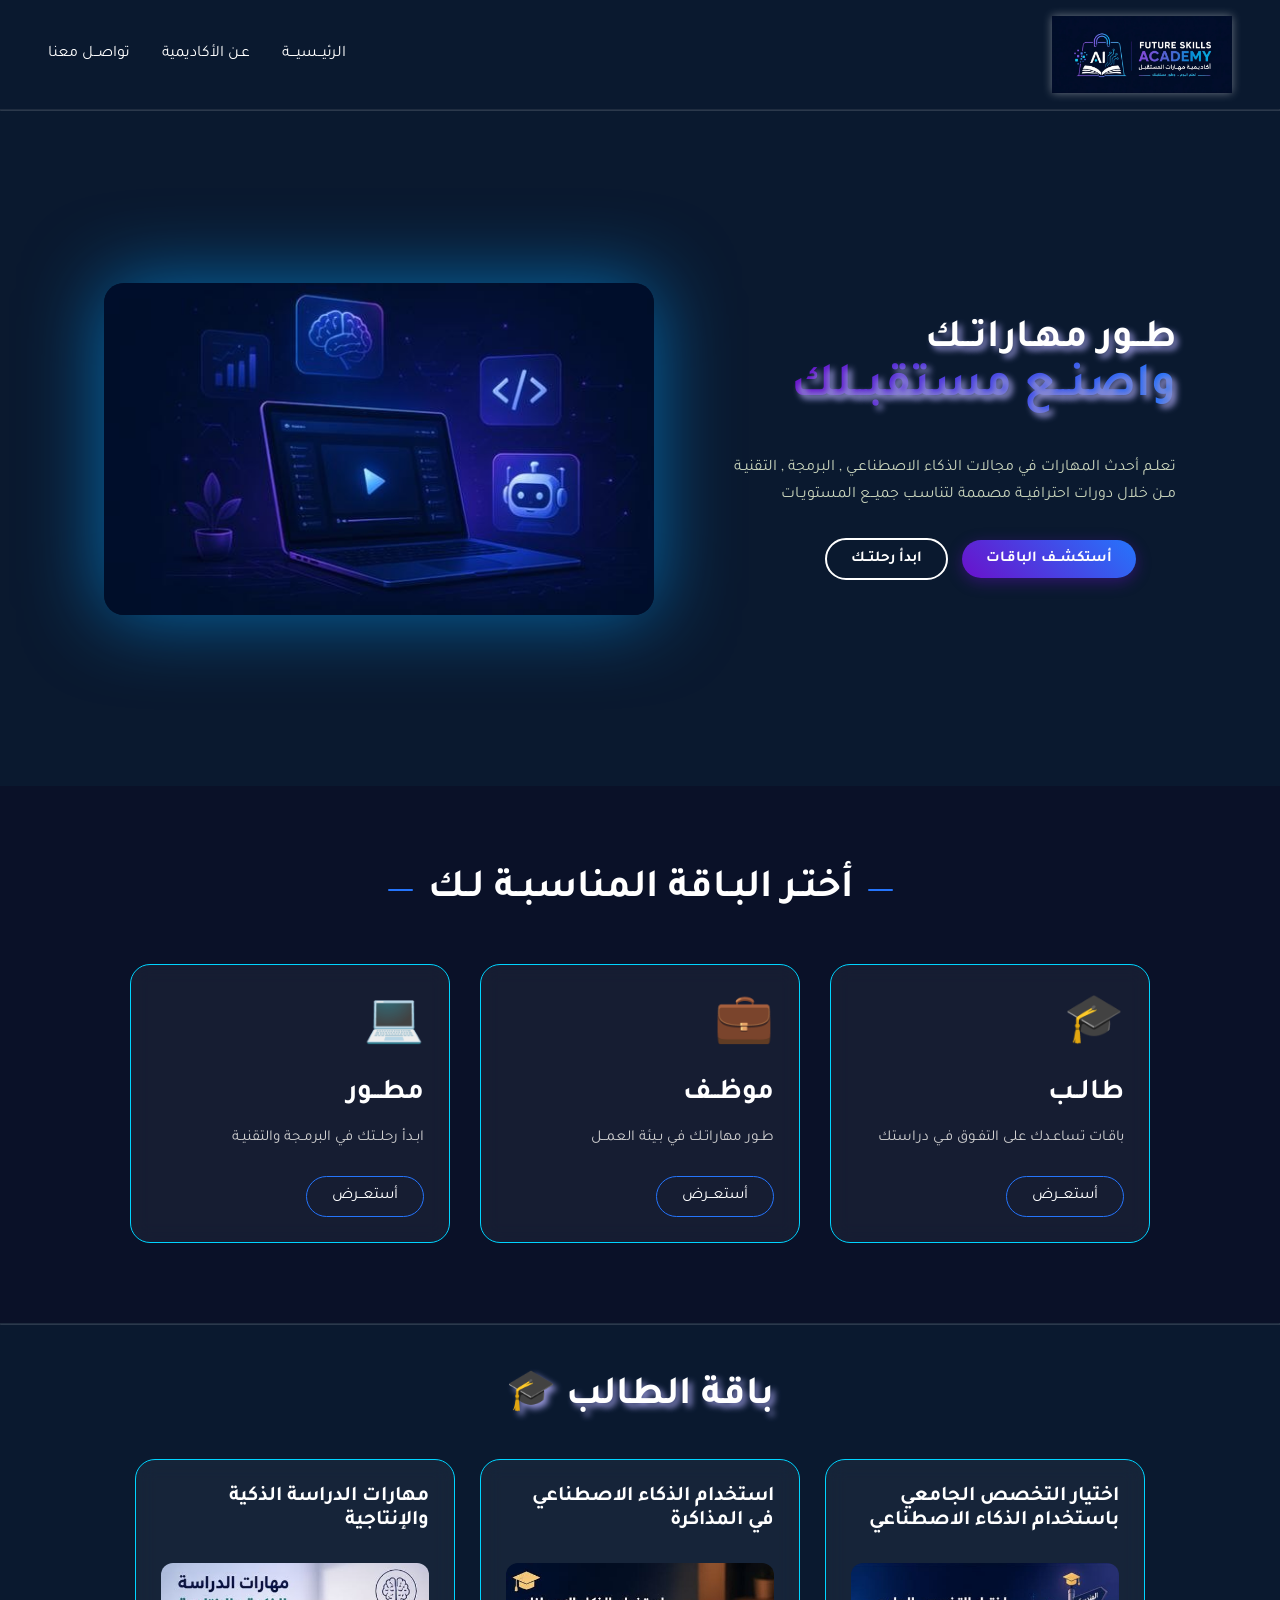
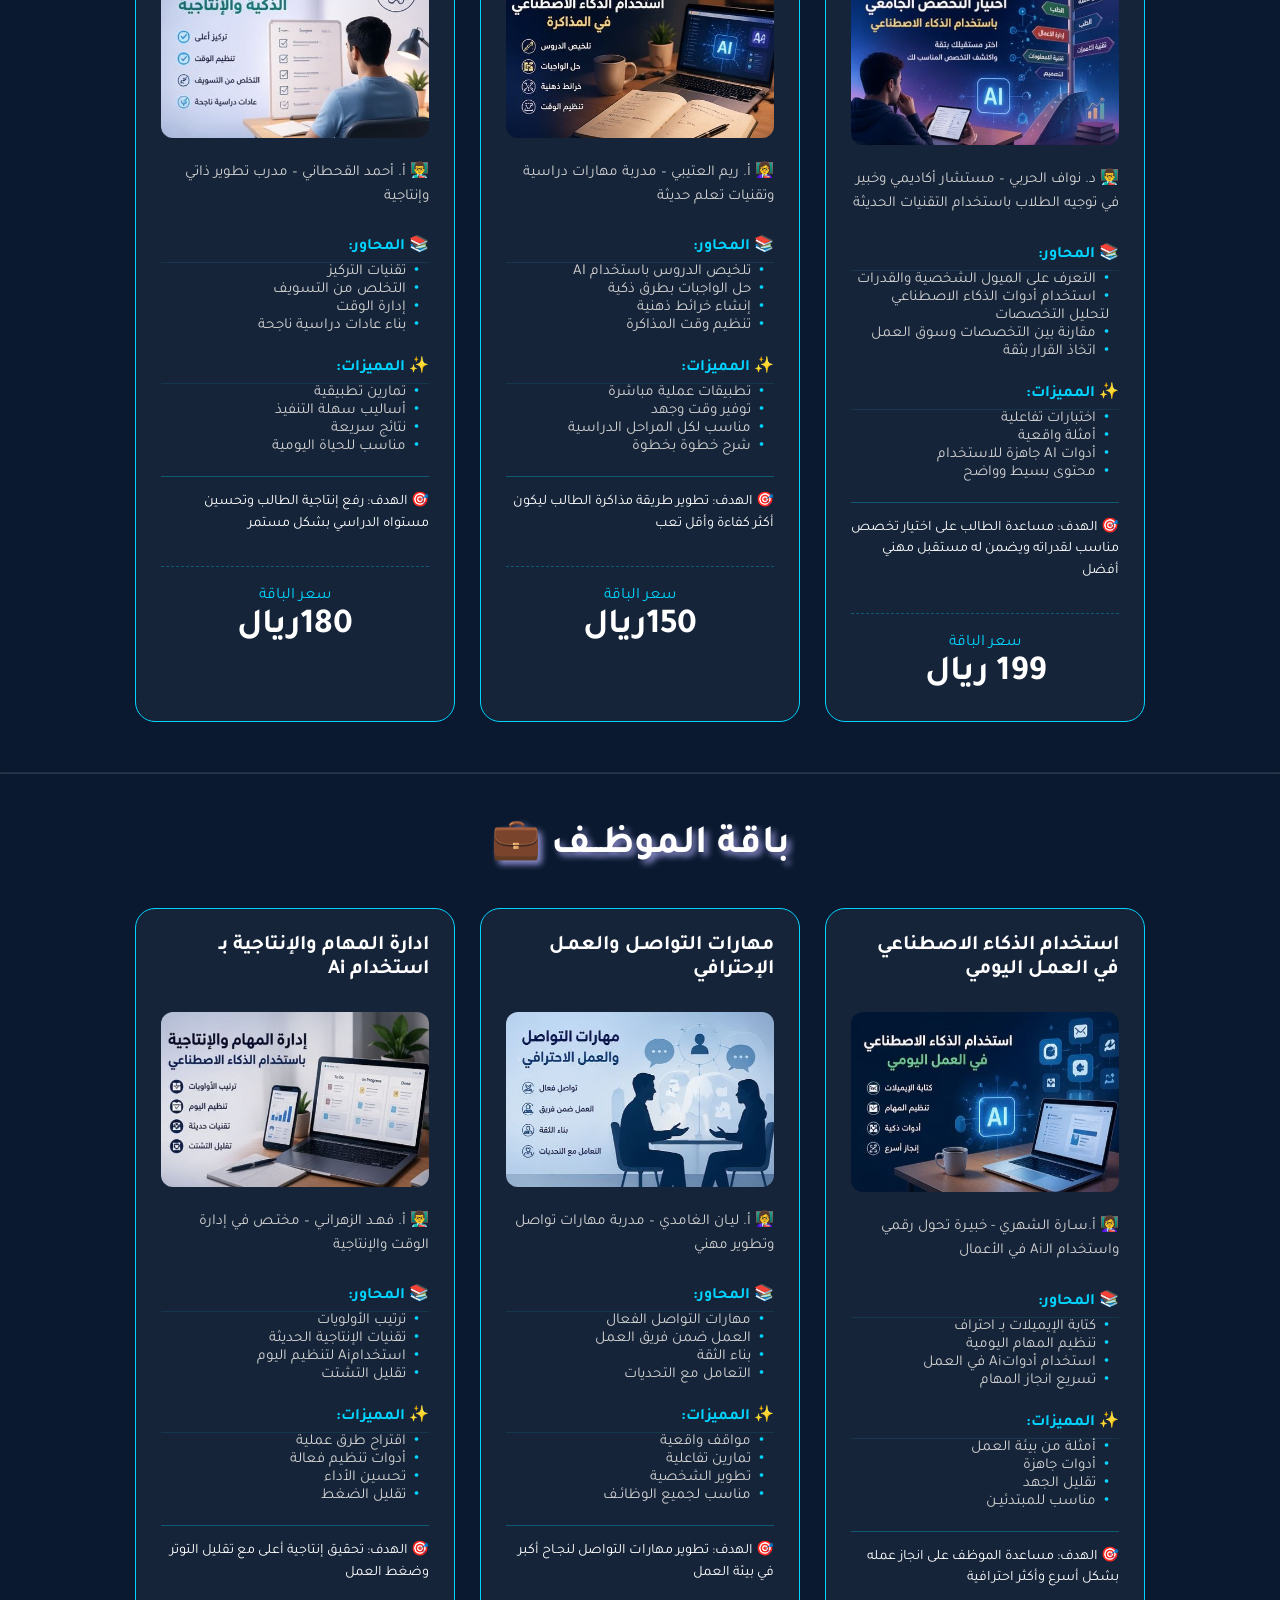
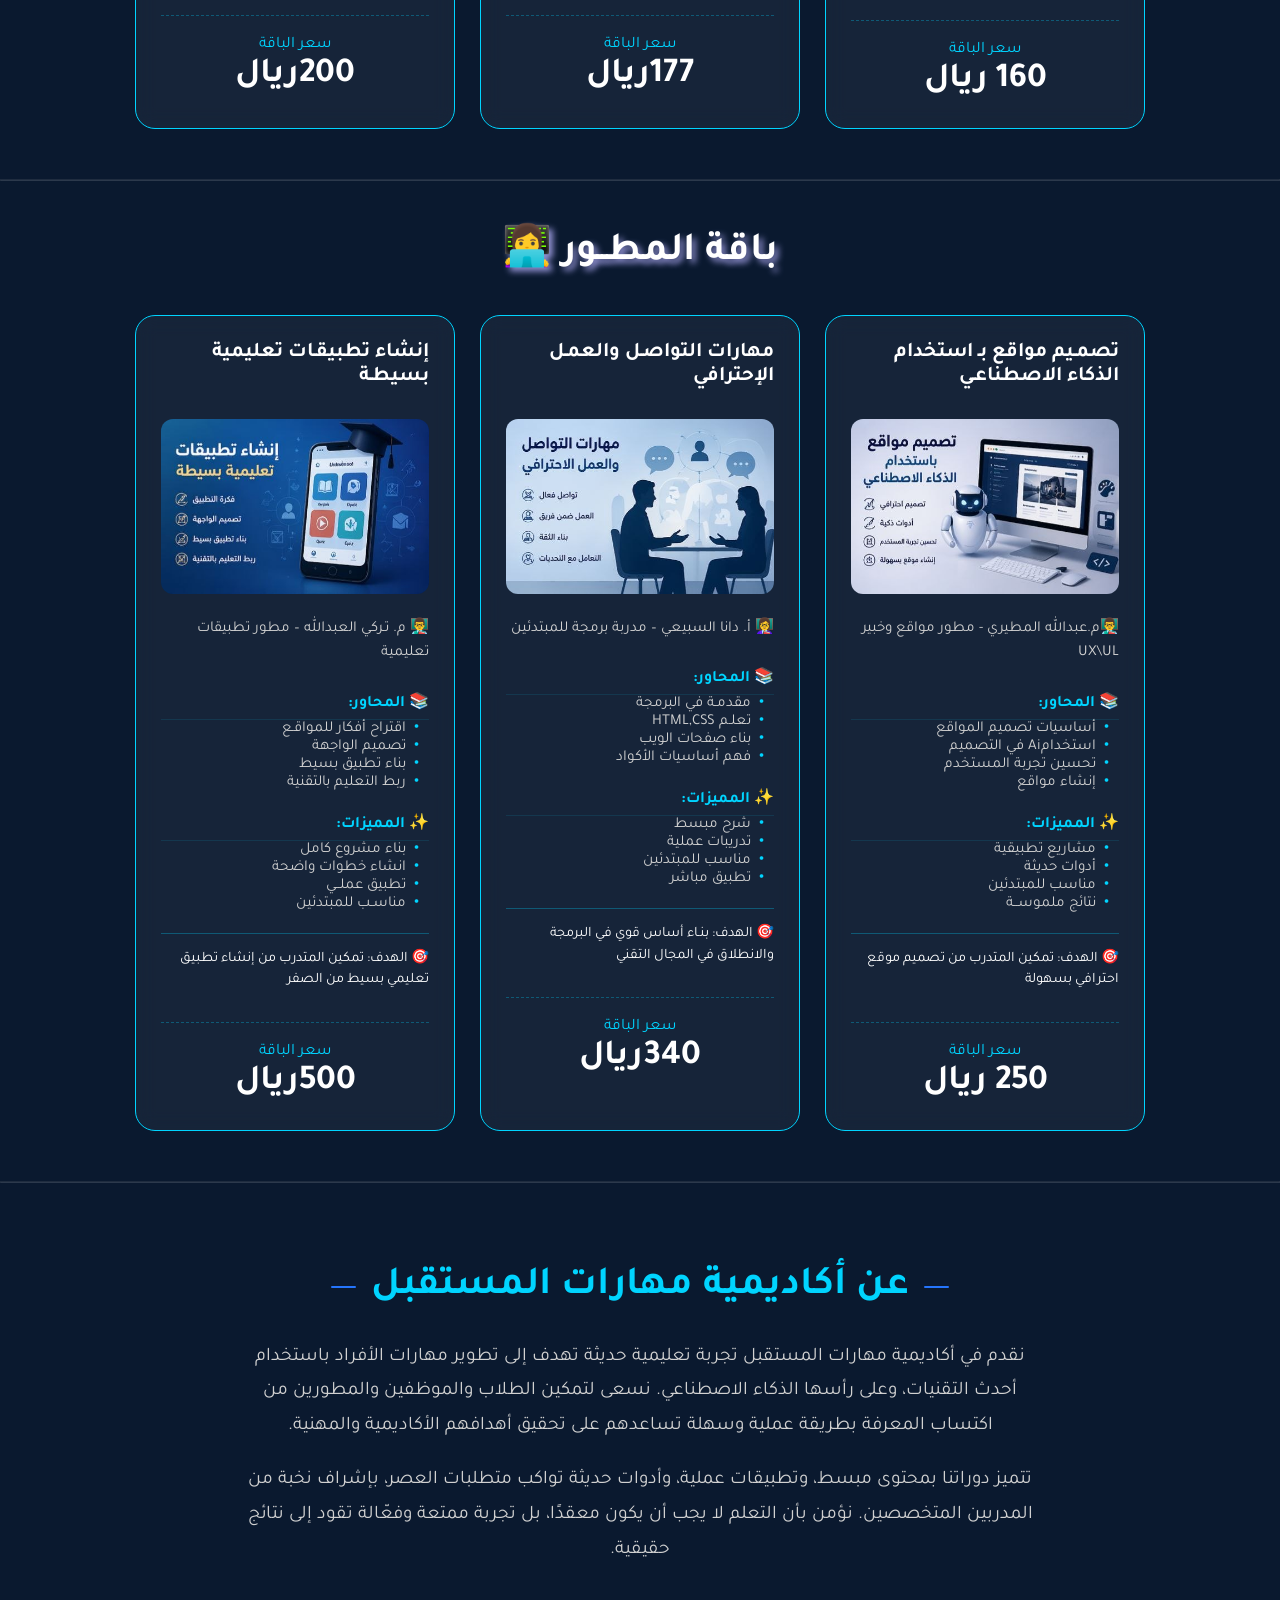
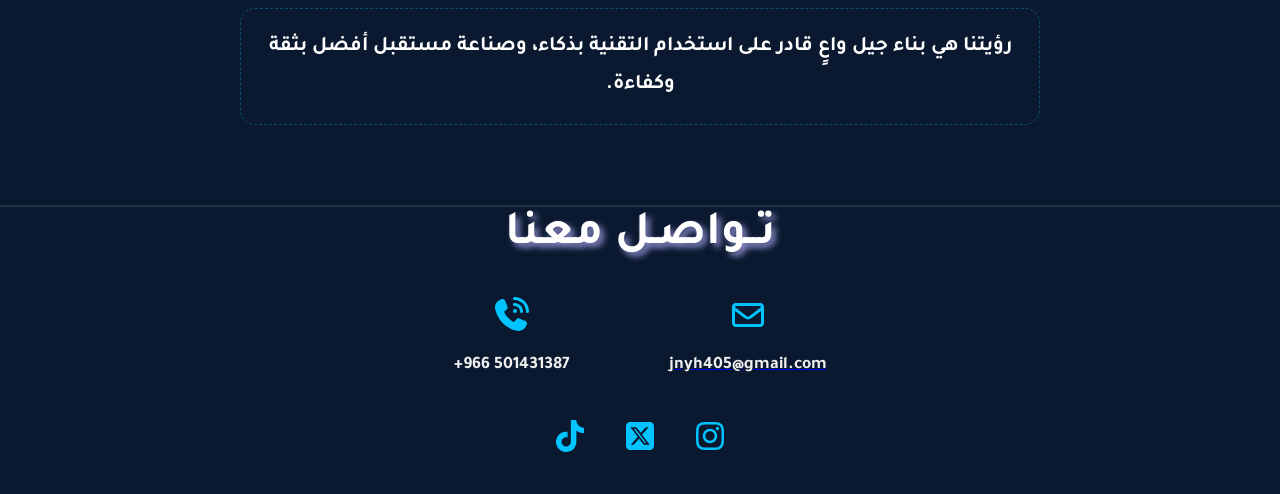
==== index.html @ 74649389 "creare new future-skills-academy" ====
<!DOCTYPE html>
<html lang="ar" dir="rtl">

<head>
   <meta charset="UTF-8">
   <meta name="viewport" content="width=device-width, initial-scale=1.0">
   <title>Future Skills Academy | أكادمية مهارات المستقبل</title>
   <link rel="icon" href="img/llogo.png">
   <link rel="stylesheet" href="style.css">
</head>

<body>

   <header>
      <img src="img/logo.jpg" alt="logo" width="200">
      <nav class="navigation">
         <ul>

            <li><a href="#Home">الرئيــسيـــة </a></li>
            <li><a href="#About-academy">عـن الأكاديمية</a></li>
            <li><a href="#Contact">تواصــل معنا </a></li>

         </ul>
      </nav>
   </header>
   <hr>
   <section class="hero" id="Home">
      <div class="herosup">
         <h1 class="main-title"> طــور مهـاراتــك
            <br> <span class="highlight">واصنــع مستقبــلك</span>
         </h1>
     

      <p class="description">تعلـم أحدث المهارات في مجالات الذكاء الاصطناعـي , البرمجة , التقنيـة
         مــن خلال دورات احترافيــة مصممة لتناسـب جميــع المستويـات
      </p>

      <div class="hero-btns">
         <a href="#packages-section" class="btn-primary">أستكشــف الباقـات</a>
         <a href="login.html" class="btn-secondary">ابدأ رحلتــك</a>

      </div>
        </div>
      <img src="img/slogan.jpg" alt="img" class="heroimg">
   </section>

   <section class="packages" id="packages-section">
      <h2 class="section-title">أختـر البـاقة المناسبـة لـك</h2>

      <div class="cards-container">
         <div class="card">
            <div class="card-icon">🎓</div>
            <h3>طالــب</h3>
            <p>باقـات تساعـدك على التفـوق فـي دراستك</p>
            <a href="#student-packages" class="btn-card">أستعــرض</a>
         </div>
               
         <div class="card">
            <div class="card-icon">💼</div>
            <h3>موظــف</h3>
            <p>طـور مهاراتـك في بـيئة العمــل</p>
            <a href="#employee-card" class="btn-card">أستعــرض</a>
         </div>

         <div class="card">
            <div class="card-icon">💻</div>
            <h3>مطـــور</h3>
            <p>ابـدأ رحلــتك في البرمـجة والتقنيـة</p>
            <a href="#developer-card" class="btn-card">أستعــرض</a>
         </div>
      </div>
   </section>
    <hr>
   <section class="student-packages" id="student-packages">

      <h1 class="main-title"> باقة الطالب 🎓</h1>

      <div class="packages-container">

         <div class="card">
            <h2>اختيار التخصص الجامعي باستخدام الذكاء الاصطناعي</h2>
            <img src="img/22.jpg" alt="">
            <p class="trainer">👨‍🏫 د. نواف الحربي – مستشار أكاديمي وخبير في توجيه الطلاب باستخدام التقنيات الحديثة</p>

            <h4>📚 المحاور:</h4>
            <ul>
               <li>التعرف على الميول الشخصية والقدرات</li>
               <li>استخدام أدوات الذكاء الاصطناعي لتحليل التخصصات</li>
               <li>مقارنة بين التخصصات وسوق العمل</li>
               <li>اتخاذ القرار بثقة</li>
            </ul>

            <h4>✨ المميزات:</h4>
            <ul>
               <li>اختبارات تفاعلية</li>
               <li>أمثلة واقعية</li>
               <li>أدوات AI جاهزة للاستخدام</li>
               <li>محتوى بسيط وواضح</li>
            </ul>

            <p class="goal">🎯 الهدف: مساعدة الطالب على اختيار تخصص مناسب لقدراته ويضمن له مستقبل مهني أفضل</p>
            <div class="price-box">
               <span class="price-label">سعر الباقة</span>
               <span class="price-value">199 ريال</span>
            </div>
         </div>
      


         <di class="card">
            <h2>استخدام الذكاء الاصطناعي في المذاكرة</h2>
            <img src="img/2.jpg" alt="">
            <p class="trainer">👩‍🏫 أ. ريم العتيبي – مدربة مهارات دراسية وتقنيات تعلم حديثة</p>

            <h4>📚 المحاور:</h4>
            <ul>
               <li>تلخيص الدروس باستخدام AI</li>
               <li>حل الواجبات بطرق ذكية</li>
               <li>إنشاء خرائط ذهنية</li>
               <li>تنظيم وقت المذاكرة</li>
            </ul>

            <h4>✨ المميزات:</h4>
            <ul>
               <li>تطبيقات عملية مباشرة</li>
               <li>توفير وقت وجهد</li>
               <li>مناسب لكل المراحل الدراسية</li>
               <li>شرح خطوة بخطوة</li>
            </ul>

            <p class="goal">🎯 الهدف: تطوير طريقة مذاكرة الطالب ليكون أكثر كفاءة وأقل تعب</p>
            <div class="price-box">
               <span class="price-label">سعر الباقة</span>
               <span class="price-value">150ريال</span>
            </div>
         </di>


         <div class="card">
            <h2>مهارات الدراسة الذكية والإنتاجية</h2>
            <img src="img/222.jpg" alt="">
            <p class="trainer">👨‍🏫 أ. أحمد القحطاني – مدرب تطوير ذاتي وإنتاجية</p>

            <h4>📚 المحاور:</h4>
            <ul>
               <li>تقنيات التركيز</li>
               <li>التخلص من التسويف</li>
               <li>إدارة الوقت</li>
               <li>بناء عادات دراسية ناجحة</li>
            </ul>

            <h4>✨ المميزات:</h4>
            <ul>
               <li>تمارين تطبيقية</li>
               <li>أساليب سهلة التنفيذ</li>
               <li>نتائج سريعة</li>
               <li>مناسب للحياة اليومية</li>
            </ul>

            <p class="goal">🎯 الهدف: رفع إنتاجية الطالب وتحسين مستواه الدراسي بشكل مستمر</p>
            <div class="price-box">
               <span class="price-label">سعر الباقة</span>
               <span class="price-value">180ريال</span>
            </div>
         </div>

      </div>

   </section>
 <hr>

   <section class="student-packages" id="student-packages">
      <h1 class="main-title">باقة الموظــف 💼</h1>

      <div class="packages-container">

         <div class="card" id="employee-card">
            <h2>استخدام الذكاء الاصطناعي في العمـل اليومي</h2>
            <img src="img/1.jpg">
            <p class="trainer">👩‍🏫 أ.سـارة الشهري - خبيـرة تحول رقمي واستخدام الـAi في الأعمال</p>

            <h4>📚 المحاور:</h4>
            <ul>
               <li>كتابة الإيميلات بـ احتراف</li>
               <li>تنظيم المهام اليومية</li>
               <li>استخدام أدواتAi في العمل</li>
               <li>تسريع انجاز المهام</li>
            </ul>

            <h4>✨ المميزات:</h4>
            <ul>
               <li>أمثلة من بيئة العمل</li>
               <li>أدوات جاهزة</li>
               <li>تقليل الجهد</li>
               <li>مناسب للمبتدئيـن</li>
            </ul>

            <p class="goal">🎯 الهدف: مساعدة الموظف على انجاز عمله بشكل أسرع وأكثر احترافية</p>
            <div class="price-box">
               <span class="price-label">سعر الباقة</span>
               <span class="price-value">160 ريال</span>
            </div>
         </div>


         <div class="card">
            <h2>مهارات التواصـل والعمـل الإحترافي</h2>
            <img src="img/111.jpg">
            <p class="trainer">👩‍🏫 أ. ليـان الغامدي – مدربة مهارات تواصل وتطوير مهني</p>

            <h4>📚 المحاور:</h4>
            <ul>
               <li>مهارات التواصل الفعال</li>
               <li>العمل ضمن فريق العمل</li>
               <li>بناء الثقة</li>
               <li>التعامل مع التحديات</li>
            </ul>

            <h4>✨ المميزات:</h4>
            <ul>
               <li>مواقف واقعية</li>
               <li>تمارين تفاعلية</li>
               <li>تطوير الشخصية</li>
               <li>مناسب لجميع الوظائـف</li>
            </ul>

            <p class="goal">🎯 الهدف: تطوير مهارات التواصل لنجـاح أكبر في بيئة العمل</p>
            <div class="price-box">
               <span class="price-label">سعر الباقة</span>
               <span class="price-value">177ريال</span>
            </div>
         </div>


         <div class="card">
            <h2>ادارة المهام والإنتاجية بـ استخدام Ai</h2>
            <img src="img/11.jpg">
            <p class="trainer">👨‍🏫 أ. فهـد الزهرانـي – مختـص في إدارة الوقت والإنتاجية</p>

            <h4>📚 المحاور:</h4>
            <ul>
               <li>ترتيب الأولويات</li>
               <li>تقنيات الإنتاجية الحديثة</li>
               <li>استخدامAi لتنظيم اليوم</li>
               <li>تقليل التشتت</li>
            </ul>

            <h4>✨ المميزات:</h4>
            <ul>
               <li>اقتراح طرق عملية</li>
               <li>أدوات تنظيم فعالة</li>
               <li>تحسين الأداء</li>
               <li>تقليل الضغط</li>
            </ul>

            <p class="goal">🎯 الهدف: تحقيق إنتاجية أعلى مع تقليل التوتر وضغط العمل</p>
            <div class="price-box">
               <span class="price-label">سعر الباقة</span>
               <span class="price-value">200ريال</span>
            </div>
         </div>

      </div>

   </section>
<hr>

   <section class="student-packages" id="student-packages">
      <h1 class="main-title">باقة المطــور 👩‍💻</h1>

      <div class="packages-container">

         <div class="card" id="developer-card">
            <h2>تصمـيم مواقع بـ استخدام الذكاء الاصطناعـي</h2>
            <img src="img/333.jpg">
            <p class="trainer"> 👨‍🏫م.عبدالله المطيري - مطور مواقع وخبير UX\UL</p>

            <h4>📚 المحاور:</h4>
            <ul>
               <li>أساسيات تصميم المواقع</li>
               <li>استخدامAi في التصميم</li>
               <li>تحسين تجربة المستخدم</li>
               <li>إنشاء مواقع</li>
            </ul>

            <h4>✨ المميزات:</h4>
            <ul>
               <li>مشاريع تطبيقية</li>
               <li>أدوات حديثة</li>
               <li>مناسب للمبتدئين</li>
               <li>نتائج ملموســة</li>
            </ul>

            <p class="goal">🎯 الهدف: تمكين المتدرب من تصميم موقع احترافي بسهولة</p>
            <div class="price-box">
               <span class="price-label">سعر الباقة</span>
               <span class="price-value">250 ريال</span>
            </div>
         </div>


         <div class="card">
            <h2>مهارات التواصـل والعمـل الإحترافي</h2>
            <img src="img/111.jpg">
            <p class="trainer">👩‍🏫 أ. دانا السبيعي – مدربة برمجة للمبتدئين</p>

            <h4>📚 المحاور:</h4>
            <ul>
               <li>مقدمـة في البرمجة</li>
               <li>تعلـم HTML,CSS</li>
               <li>بناء صفحات الويب</li>
               <li>فهم أساسيات الأكواد</li>
            </ul>

            <h4>✨ المميزات:</h4>
            <ul>
               <li>شرح مبسط</li>
               <li>تدريبات عملية</li>
               <li>مناسب للمبتدئين</li>
               <li>تطبيق مباشر</li>
            </ul>

            <p class="goal">🎯 الهدف: بنـاء أساس قوي في البرمجة والانطلاق في المجال التقني</p>
            <div class="price-box">
               <span class="price-label">سعر الباقة</span>
               <span class="price-value">340ريال</span>
            </div>
         </div>


         <div class="card">
            <h2>إنشاء تطبيقـات تعليمية بسيطـة</h2>
            <img src="img/3.jpg">
            <p class="trainer">👨‍🏫 م. تـركي العبدالله – مطور تطبيقات تعليمية</p>

            <h4>📚 المحاور:</h4>
            <ul>
               <li>اقتراح أفكار للمواقـع</li>
               <li>تصميم الواجهة</li>
               <li>بناء تطبيق بسيط</li>
               <li>ربط التعليم بالتقنية</li>
            </ul>

            <h4>✨ المميزات:</h4>
            <ul>
               <li>بناء مشروع كامل</li>
               <li>انشاء خطوات واضحة</li>
               <li>تطبيق عملــي</li>
               <li>مناسـب للمبتدئين</li>
            </ul>

            <p class="goal">🎯 الهدف: تمكين المتدرب من إنشاء تطبيق تعليمي بسيط من الصفر</p>
            <div class="price-box">
               <span class="price-label">سعر الباقة</span>
               <span class="price-value">500ريال</span>
            </div>
         </div>

      </div>

   </section>
<hr>
   <section class="about-academy" id="About-academy">
      <div class="container">
         <h2 class="section-title">عن أكاديمية مهارات المستقبل</h2>
         <div class="about-content">
            <p>نقدم في أكاديمية مهارات المستقبل تجربة تعليمية حديثة تهدف إلى تطوير مهارات الأفراد باستخدام أحدث
               التقنيات، وعلى رأسها الذكاء الاصطناعي. نسعى لتمكين الطلاب والموظفين والمطورين من اكتساب المعرفة بطريقة
               عملية وسهلة تساعدهم على تحقيق أهدافهم الأكاديمية والمهنية.</p>

            <p>تتميز دوراتنا بمحتوى مبسط، وتطبيقات عملية، وأدوات حديثة تواكب متطلبات العصر، بإشراف نخبة من المدربين
               المتخصصين. نؤمن بأن التعلم لا يجب أن يكون معقدًا، بل تجربة ممتعة وفعّالة تقود إلى نتائج حقيقية.</p>

            <p class="vision">رؤيتنا هي بناء جيل واعٍ قادر على استخدام التقنية بذكاء، وصناعة مستقبل أفضل بثقة وكفاءة.
            </p>
         </div>
      </div>
   </section>
<hr>

   <section class="contact-section" id="Contact">
      <div class="contact-title-box">
         <h1 class="Contactname">تــواصـل معنا </h1>
      </div>
   </section>

   <div class="contact-links-container">
      <div class="contact-item">
         <img src="img/email.svg" width="50">
         <a href="jnyh405@gmail.com">
            <h3> jnyh405@gmail.com</h3>
         </a>
      </div>

      <div class="contact-item">
         <img src="img/phone.svg" width="50">
         <h3 class="contact-link" style="direction: ltr;">+966 501431387</h3>
      </div>
   </div>

   <div class="social-links-row">
      <a>
         <img src="img/instagram.svg" width="40">
      </a>

      <a>
         <img src="img/square-x-.svg" width="40">
      </a>

      <a>
         <img src="img/tiktok.svg" width="40">
      </a>

   </div>

</body>

</html>
---- style.css ----
@import url('https://fonts.googleapis.com/css2?family=Tajawal:wght@700&display=swap');

html {
      scroll-behavior: smooth;
}

* {
      margin: 0;
      padding: 0;
      box-sizing: border-box;
      scroll-behavior: smooth;
      font-family: "Tajawal", serif;
}

body {
      background-color: #0a192f;
}


header {
      display: flex;
      justify-content: space-between;
      align-items: center;
      margin: 1rem auto;
      padding: 0 0.5rem;
      max-width: 1200px;
}

header img {
      max-width: 180px;
      height: auto;
      filter: drop-shadow(0 0 5px rgba(255, 255, 255, 0.4));
      cursor: pointer;
}

.login {
      background: linear-gradient(45deg, rgb(176, 131, 176), rgb(173, 216, 216));
      border: none;
      padding: 8px 15px;
      color: wheat;
      border-radius: 8px;
}


.navigation ul {
      display: flex;
      list-style-type: none;
      gap: 2rem;
}

.navigation a {
      text-decoration: none;
      color: #ffffff;
}

.navigation a:hover {
      color: #5aa3c5;
}

hr {
      opacity: 15%;
}

.hero {
      display: flex;
      flex-direction: row;
      justify-content: space-between;
      align-items: center;
      gap: 4rem;
      padding: 2rem 5%;
      max-width: 1200px;
      margin: 0 auto;
      min-height: 75vh;
}

.herosub {
      width: 500px;
      margin-left: auto;
      display: block;
      text-align: right;
}

.main-title {
      font-size: 2.2rem;
      color: rgb(255, 255, 255);
      line-height: 1.1;
      margin-bottom: 0;
      padding-bottom: 0;
}

.highlight {
      font-size: 3rem;
      font-weight: bold;
      background: linear-gradient(90deg, #6a11cb, #2575fc);
      -webkit-background-clip: text;
      background-clip: text;
      -webkit-text-fill-color: transparent;
      display: inline-block;
      margin: 0;
      padding: 0;
}

.description {
      font-size: 1rem;
      color: rgb(201, 212, 188);
      line-height: 1.7;
      margin-bottom: 1.8rem;
}

.hero-btns {
      text-align: right;
      padding-right: 40px;
}

.btn-primary {
      background: linear-gradient(45deg, #6a11cb, #2575fc);
      color: #ffffff;
      padding: 10px 24px;
      border-radius: 50px;
      border: none;
      font-weight: bold;
      text-decoration: none;
      display: inline-block;
      box-shadow: 0 4px 15px rgba(106, 17, 203, 0.4);
      border-radius: 50px;
      font-size: 0.95rem;
      margin-left: 10px;
}

.btn-primary:hover {
      transform: translateY(-3px);
      box-shadow: 0 6px 20px rgba(37, 117, 252, 0.5);
}

.btn-secondary {
      background: transparent;
      color: white;
      border: 2px solid #ffffff;
      padding: 10px 24px;
      border-radius: 50px;
      font-weight: bold;
      text-decoration: none;
      display: inline-block;
      font-size: 0.95rem;

}

.btn-secondary:hover {
      transform: translateY(-3px);
      background-color: rgba(255, 255, 255, 0.1);
      border-color: #ffffff;
      box-shadow: 0 5px 15px rgba(255, 255, 255, 0.3);
      transition: 0.3s all ease;

}

.heroimg {
      width: 100%;
      max-width: 550px;
      border-radius: 20px;
      height: auto;
      box-shadow: 0 0 80px rgba(0, 162, 255, 0.6);
      cursor: pointer;
}

.packages {
      padding: 80px 5%;
      text-align: center;
      background-color: #0a1128;
}

.packages h2 {
      color: white;
      font-size: 2.5rem;
      margin-bottom: 50PX;
}

.cards-container {
      display: flex;
      justify-content: center;
      gap: 30px;
      flex-wrap: wrap;
}

.card {
      background: rgba(255, 255, 255, 0.05);
      border: 1px solid rgba(255, 255, 255, 0.1);
      backdrop-filter: blur(10px);
      padding: 40px 30px;
      border-radius: 20px;
      width: 300px;
      transition: 0.4s;
      color: white;
}

.card:hover {
      transform: translateY(-10px);
      border-color: #2575fc;
      box-shadow: 0 10px 30px rgba(37, 117, 252, 0.2);
}

.card-icon {
      font-size: 3rem;
      margin-bottom: 20px;
}

.card h3 {
      font-size: 1.8rem;
      margin-bottom: 15px;
      color: #fff;
}

.card p {
      font-size: 1rem;
      color: #ccc;
      margin-bottom: 25px;
      line-height: 1.6;
}

.btn-card {
      background: transparent;
      color: white;
      border: 1px solid #2575fc;
      padding: 10px 25px;
      border-radius: 50px;
      cursor: pointer;
      transition: 0.3s;
}

.btn-card:hover {
      background: #2575fc;
      box-shadow: 0 0 15px #2575fc;
}

.section-title {
      display: flex;
      align-items: center;
      justify-content: center;
      gap: 15px;
}

.section-title:before,
.section-title:after {
      content: "";
      width: 25px;
      height: 2px;
      background: #2575fc;
      border-radius: 2px;
}

.contactsection {
      display: flex;
      flex-direction: column;
      align-items: center;
      justify-content: space-around;
      gap: 2rem;
      margin: 2rem auto;
      max-width: 1200px;
}

.Contactname {
      color: #ffffff;
      display: flex;
      align-items: center;
      justify-content: center;
      gap: 10px;
      margin-bottom: 20px;
      font-size: 3rem;
}

h1 {
      text-shadow: 4px 4px 6px rgb(143, 143, 207);
}

.contact {
      display: flex;
      align-items: center;
      justify-content: center;
      margin-right: 5rem;
      gap: 20rem;
}

.contact-links-container {
      display: flex;
      flex-direction: row;
      justify-content: center;
      gap: 100px;
      margin-top: 30px;
}

.contact-item {
      display: flex;
      flex-direction: column;
      align-items: center;
      gap: 10px;
}

.contact-item img {
      filter: invert(58%) sepia(93) saturate(2433%) hue-rotate(158deg)brightness(103%) contrast(107%);
      width: 40px;
      transition: 0.3s;
}

.contact-link,
h3 {
      color: #f0f0f0;
      text-decoration: none;
      font-size: 1.1rem;
      margin-top: 10px;
}

.social-links-row {
      display: flex;
      flex-direction: row;
      justify-content: center;
      gap: 30px;
      margin-top: 40px;
      padding-bottom: 30px;

}

.social-links-row img {
      filter: invert(58%) sepia(93) saturate(2433%) hue-rotate(158deg)brightness(103%) contrast(107%);
      width: 40px;
      transition: 0.3s;
}


body {
      background-color: #0a192f;
      font-family: 'Segoe UI', Tahoma, Geneva, Verdana, sans-serif;
}

.student-packages {
      padding: 50px 5%;
      text-align: center;
}

.main-title {
      color: #ffffff;
      font-size: 2.5rem;
      margin-bottom: 40px;
}

.packages-container {
      display: flex;
      justify-content: center;
      align-items: stretch;
      gap: 25px;
      flex-wrap: wrap;
}

.card {
      background: rgba(255, 255, 255, 0.05);
      border: 1px solid #00D4FF;
      border-radius: 20px;
      width: 320px;
      padding: 25px;
      text-align: right;
      transition: transform 0.3s ease;
}

.card:hover {
      transform: translateY(-10px);
      box-shadow: 0 10px 30px rgba(0, 212, 255, 0.2);
}


.card img {
      width: 100%;
      border-radius: 12px;
      margin: 15px 0;
}


.card h2 {
      color: #ffffff;
      font-size: 1.3rem;
      margin-bottom: 15px;
}

.card p,
.card li {
      color: #d1d1d1;
      font-size: 0.95rem;
}

.card h4 {
      color: #00D4FF;
      margin-top: 20px;
      border-bottom: 1px solid rgba(0, 212, 255, 0.1);
      padding-bottom: 5px;
}

.card ul {
      list-style: none;
      padding-right: 10px;
}

.card ul li::before {
      content: "•";
      color: #00D4FF;
      margin-left: 8px;
      font-weight: bold;
}

.price-box {
      text-align: center;
      margin-top: 30px;
      padding-top: 20px;
      border-top: 1px dashed rgba(0, 212, 255, 0.3);
}

.price-label {
      color: #00D4FF;
      font-size: 1rem;
}

.price-value {
      color: #ffffff;
      font-size: 2.2rem;
      font-weight: bold;
      display: block;
}

.card .goal {
      margin-top: 20px;
      padding-top: 15px;
      border-top: 1px solid rgba(0, 212, 255, 0.3);
      color: #ffffff;
      font-size: 0.9rem;
      line-height: 1.5;
}

.btn-card {
      text-decoration: none;
      display: inline-block;
      color: #ffffff;
}


.btn-card:hover,
.btn-card:focus {
      text-decoration: none;
      color: #00D4FF;
}

.about-academy {
      padding: 80px 10%;
      background-color: #0a192f;
      text-align: center;
      color: #ffffff;
      display: flex;
      flex-direction: column;
      align-items: center;
}

.about-academy .section-title {
      color: #00D4FF;
      font-size: 2.5rem;
      margin-bottom: 30px;
      width: 100%;
}

.about-content {
      max-width: 800px;
      margin: 0 auto;
      text-align: center;
}

.about-content p {
      font-size: 1.2rem;
      line-height: 1.8;
      margin-bottom: 20px;
      color: #d1d1d1;
      text-align: center;
}

.about-content .vision {
      font-weight: bold;
      color: #ffffff;
      font-size: 1.3rem;
      margin: 40px auto 0 auto;
      padding: 20px;
      border: 1px dashed rgba(0, 212, 255, 0.3);
      border-radius: 15px;
      display: block;
      text-align: center;
}

/* ✅ تنسيق صفحة تسجيل الدخول */
.login-page {
      display: flex;
      justify-content: center;
      align-items: center;
      min-height: 100vh;
      background-color: #0a192f;
      padding: 2rem 5%;
}

.login-box {
      background: rgba(255, 255, 255, 0.05);
      border: 1px solid #00D4FF;
      backdrop-filter: blur(10px);
      padding: 2.5rem;
      border-radius: 20px;
      width: 100%;
      max-width: 420px;
      box-shadow: 0 10px 30px rgba(0, 0, 0, 0.2);
}

.login-box h2 {
      color: #ffffff;
      text-align: center;
      font-size: 2rem;
      margin-bottom: 0.5rem;
}

.login-desc {
      color: #cbd5e1;
      text-align: center;
      font-size: 1rem;
      margin-bottom: 2rem;
      line-height: 1.6;
}

.login-box label {
      display: block;
      color: #ffffff;
      font-size: 0.95rem;
      margin-bottom: 0.5rem;
}

.login-box input[type="email"],
.login-box input[type="password"] {
      width: 100%;
      padding: 12px 15px;
      border-radius: 10px;
      border: 1px solid rgba(0, 212, 255, 0.3);
      background: rgba(255, 255, 255, 0.03);
      color: #ffffff;
      font-size: 1rem;
      transition: 0.3s;
}

.login-box input:focus {
      outline: none;
      border-color: #2575fc;
      box-shadow: 0 0 8px rgba(37, 117, 252, 0.3);
}

.btn-login {
      width: 100%;
      padding: 12px;
      background: linear-gradient(45deg, #6a11cb, #2575fc);
      color: #ffffff;
      border: none;
      border-radius: 10px;
      font-size: 1rem;
      font-weight: bold;
      cursor: pointer;
      transition: 0.3s;
      box-shadow: 0 4px 15px rgba(106, 17, 203, 0.4);
}

.btn-login:hover {
      transform: translateY(-2px);
      box-shadow: 0 6px 20px rgba(37, 117, 252, 0.5);
}

.register-text {
      color: #cbd5e1;
      text-align: center;
      font-size: 0.9rem;
}

.register-text a {
      color: #00D4FF;
      text-decoration: none;
      font-weight: bold;
      transition: 0.3s;
}

.register-text a:hover {
      color: #2575fc;
      text-decoration: underline;
}

.back-home {
      display: block;
      text-align: center;
      color: #ffffff;
      font-size: 0.9rem;
      text-decoration: none;
      transition: 0.3s;
}

.back-home:hover {
      color: #00D4FF;
}

@media (max-width: 1023px){
header {
    margin-left: 1rem;
    margin-right: 1rem;
  }
  .hero {
    flex-direction: column;
    align-items: center;
    gap: 2rem;
  }
  .heroImg {
    width: 400px;
  }
  .name,
  .title {
    font-size: 2rem;
  }
  .arrow {
    display: none;
  }
  .aboutMe {
    flex-direction: column-reverse;
    align-items: center;
    gap: 2rem;
  }
  .textContainer {
    align-items: center;
    margin: 0rem 5rem;
    gap: 1rem;
  }
  .aboutName,
  .aboutTitle {
    font-size: 2rem;

}
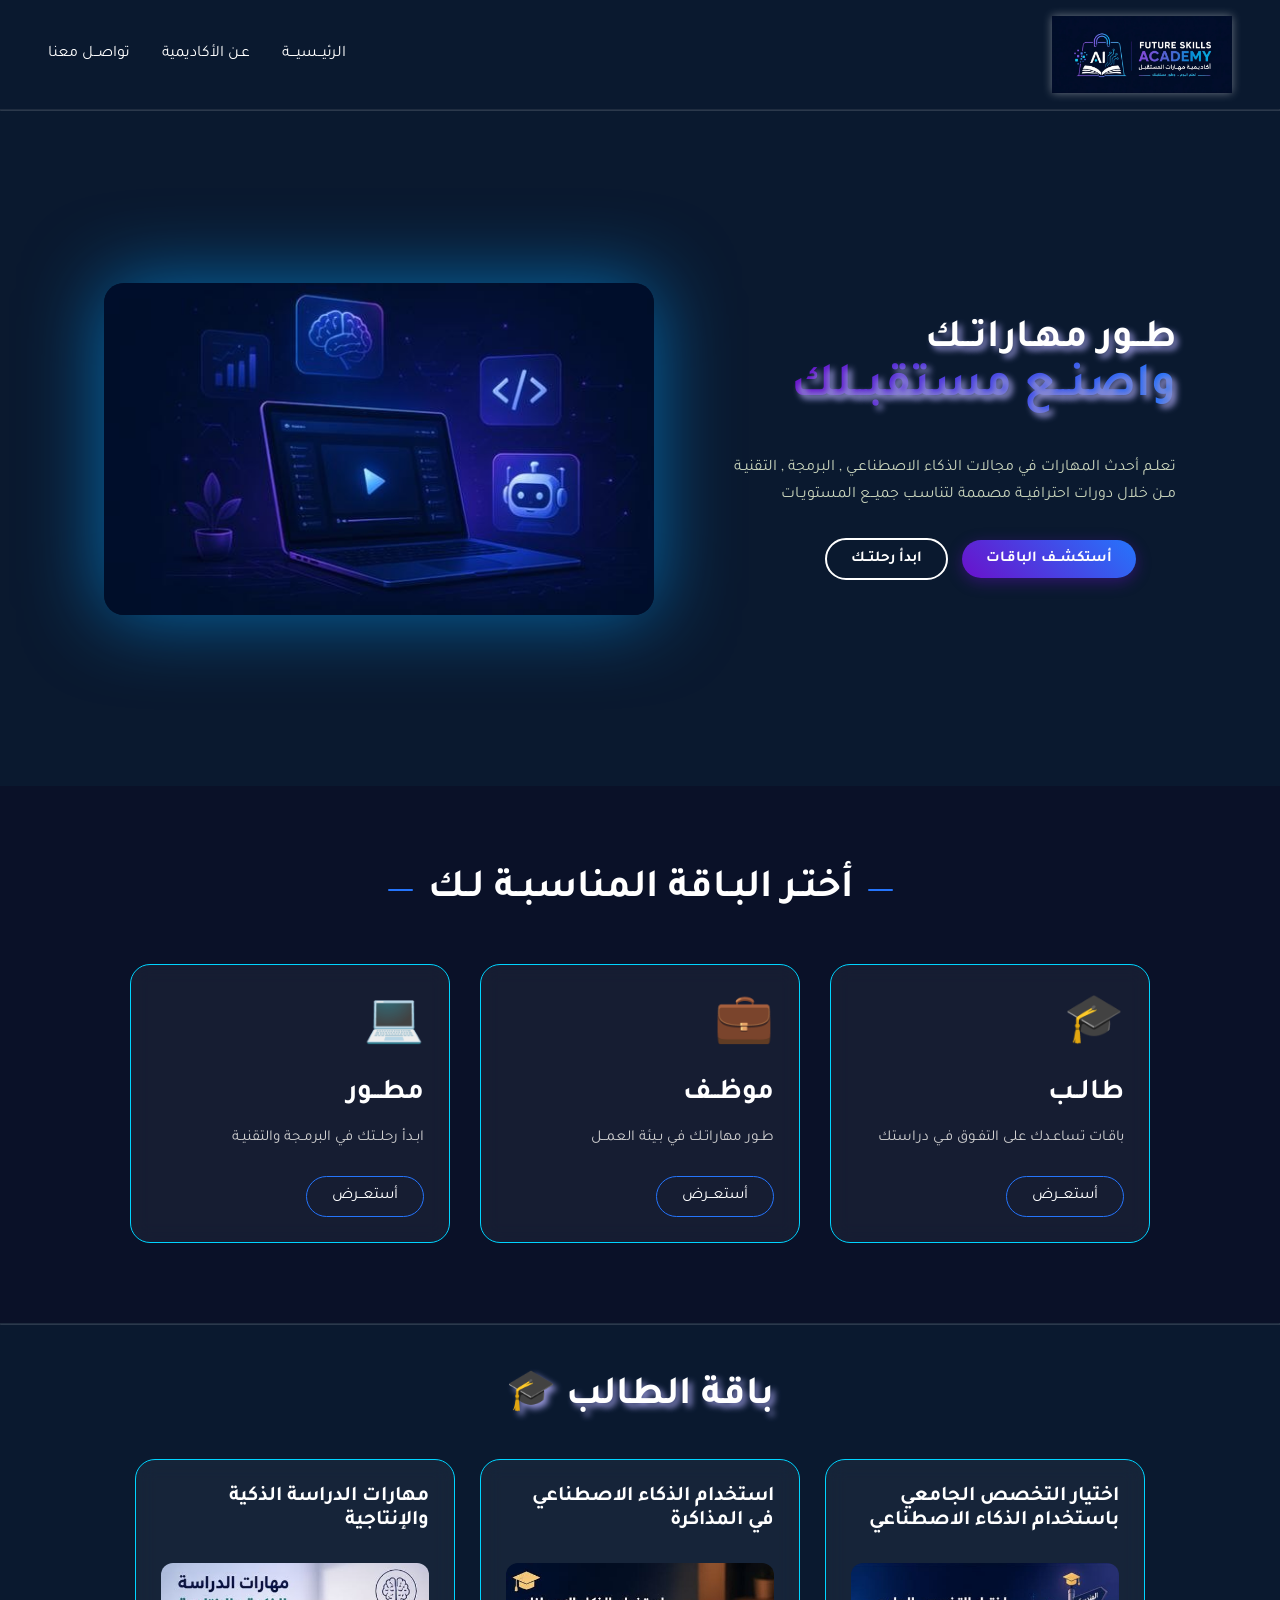
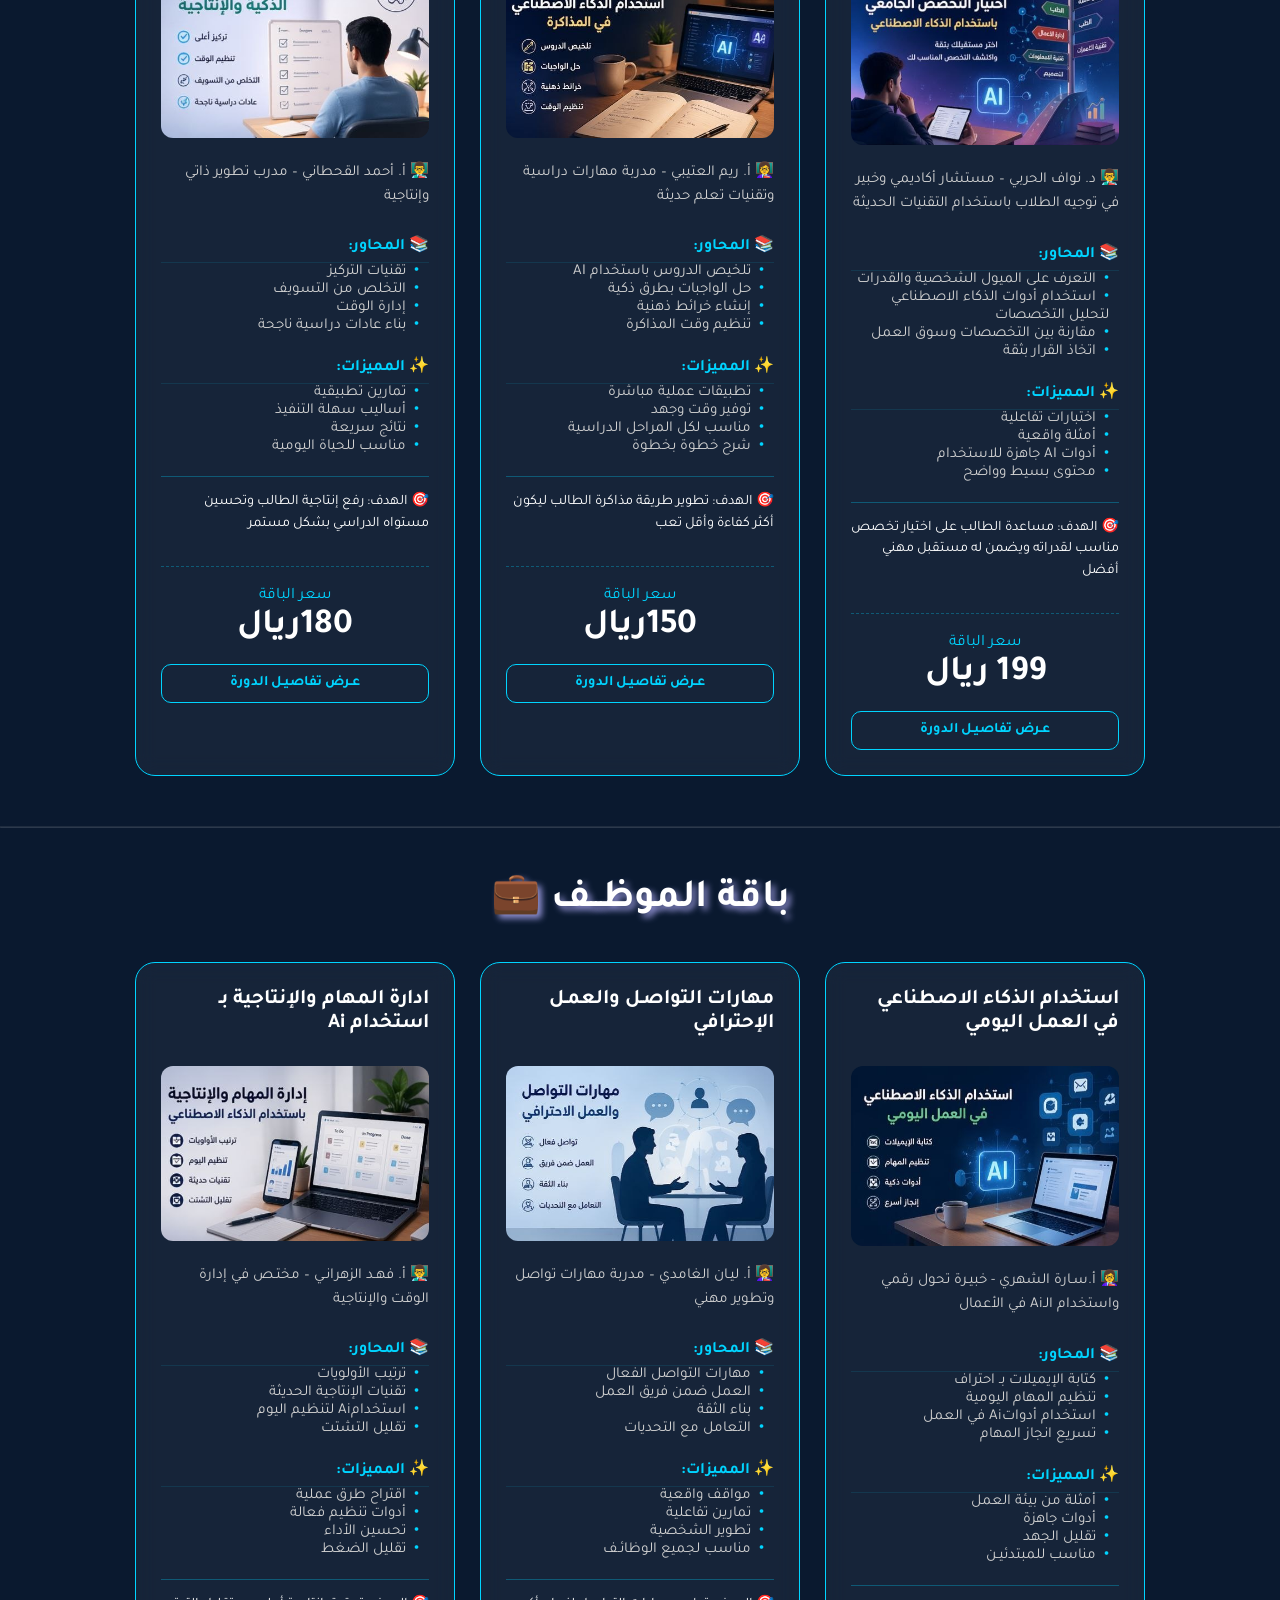
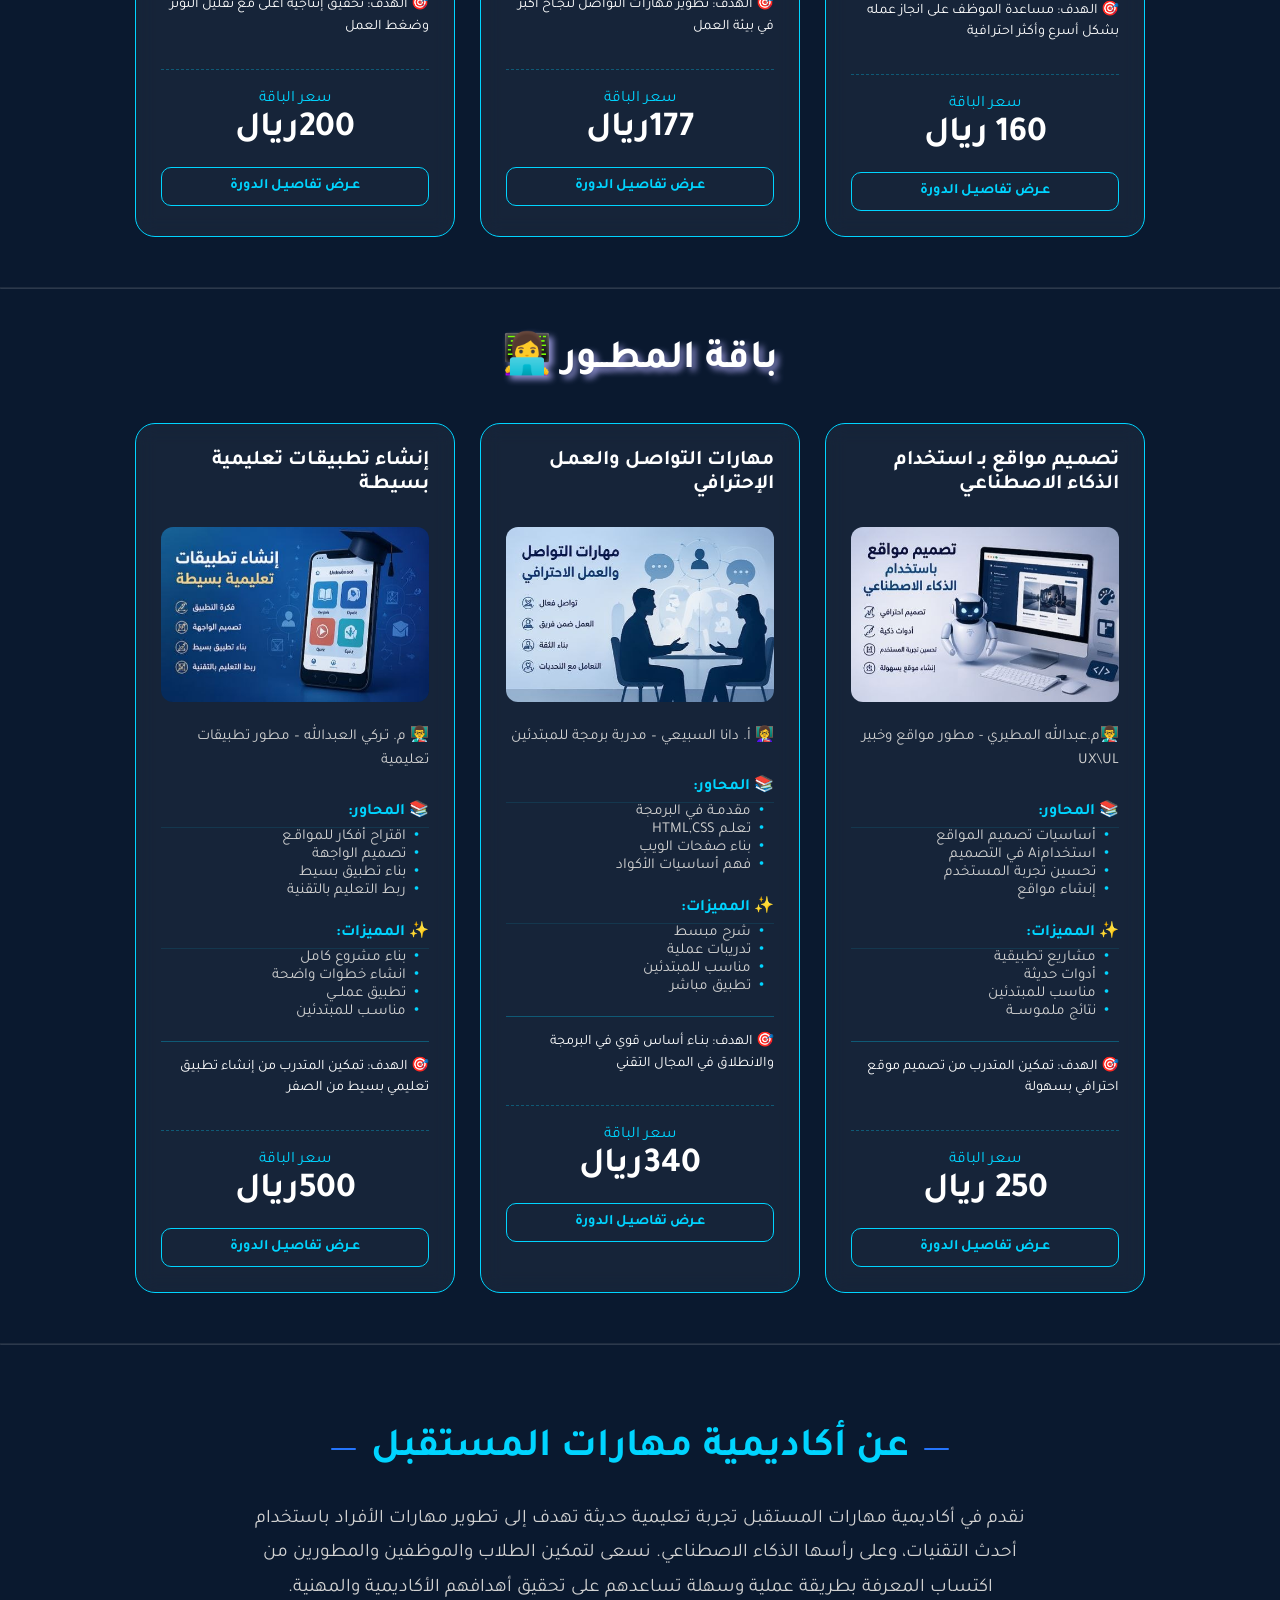
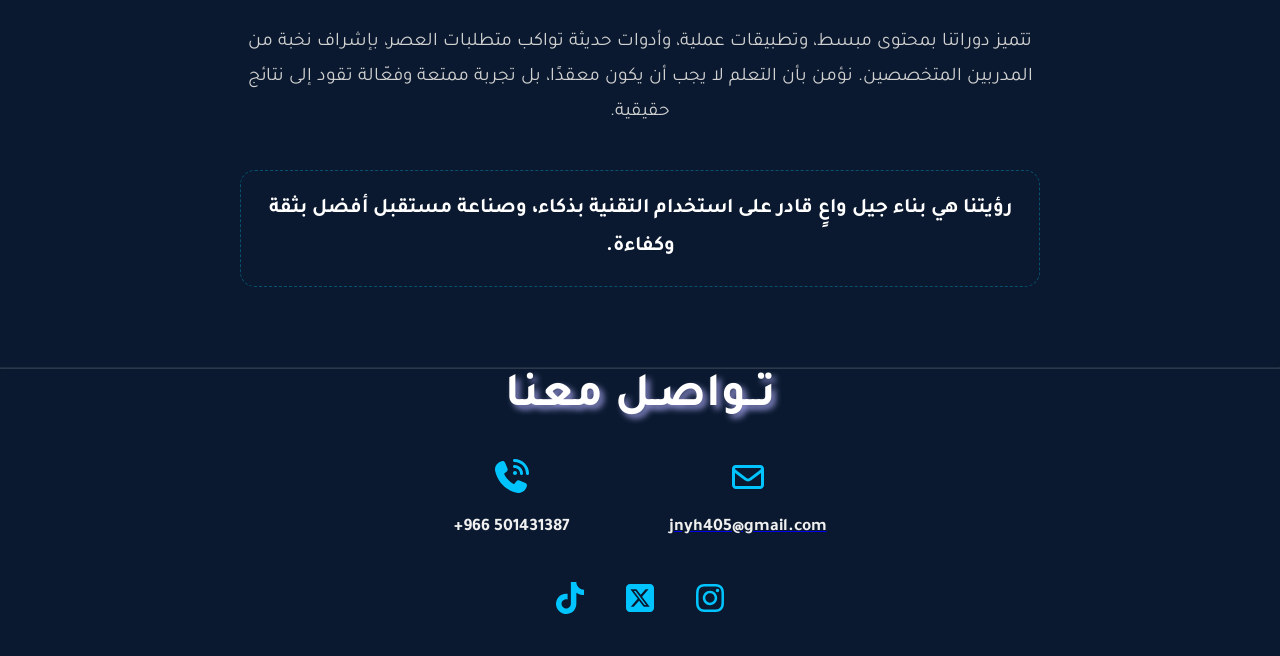
==== commit 3da66d2c: "add new  developer-datails.html" ====
--- a/index.html
+++ b/index.html
@@ -102,6 +102,7 @@
             <div class="price-box">
                <span class="price-label">سعر الباقة</span>
                <span class="price-value">199 ريال</span>
+               <a href="student-details.html" class="btn-details">عـرض تفاصيـل الدورة</a>
             </div>
          </div>
       
@@ -132,6 +133,7 @@
             <div class="price-box">
                <span class="price-label">سعر الباقة</span>
                <span class="price-value">150ريال</span>
+               <a href="student-details.html" class="btn-details">عـرض تفاصيـل الدورة</a>
             </div>
          </di>
 
@@ -161,6 +163,7 @@
             <div class="price-box">
                <span class="price-label">سعر الباقة</span>
                <span class="price-value">180ريال</span>
+               <a href="student-details.html" class="btn-details">عـرض تفاصيـل الدورة</a>
             </div>
          </div>
 
@@ -199,6 +202,7 @@
             <div class="price-box">
                <span class="price-label">سعر الباقة</span>
                <span class="price-value">160 ريال</span>
+                 <a href="emp-details.html" class="btn-details">عـرض تفاصيـل الدورة</a>
             </div>
          </div>
 
@@ -228,6 +232,7 @@
             <div class="price-box">
                <span class="price-label">سعر الباقة</span>
                <span class="price-value">177ريال</span>
+                <a href="emp-details.html" class="btn-details">عـرض تفاصيـل الدورة</a>
             </div>
          </div>
 
@@ -257,6 +262,7 @@
             <div class="price-box">
                <span class="price-label">سعر الباقة</span>
                <span class="price-value">200ريال</span>
+                <a href="emp-details.html" class="btn-details">عـرض تفاصيـل الدورة</a>
             </div>
          </div>
 
@@ -295,6 +301,7 @@
             <div class="price-box">
                <span class="price-label">سعر الباقة</span>
                <span class="price-value">250 ريال</span>
+                <a href="developer-datails.html" class="btn-details">عـرض تفاصيـل الدورة</a>
             </div>
          </div>
 
@@ -324,6 +331,7 @@
             <div class="price-box">
                <span class="price-label">سعر الباقة</span>
                <span class="price-value">340ريال</span>
+               <a href="developer-datails.html" class="btn-details">عـرض تفاصيـل الدورة</a>
             </div>
          </div>
 
@@ -353,6 +361,7 @@
             <div class="price-box">
                <span class="price-label">سعر الباقة</span>
                <span class="price-value">500ريال</span>
+               <a href="developer-datails.html" class="btn-details">عـرض تفاصيـل الدورة</a>
             </div>
          </div>
 
--- a/style.css
+++ b/style.css
@@ -599,38 +599,124 @@
       color: #00D4FF;
 }
 
-@media (max-width: 1023px){
-header {
-    margin-left: 1rem;
-    margin-right: 1rem;
-  }
-  .hero {
-    flex-direction: column;
-    align-items: center;
-    gap: 2rem;
-  }
-  .heroImg {
-    width: 400px;
-  }
-  .name,
-  .title {
-    font-size: 2rem;
-  }
-  .arrow {
-    display: none;
-  }
-  .aboutMe {
-    flex-direction: column-reverse;
-    align-items: center;
-    gap: 2rem;
-  }
-  .textContainer {
-    align-items: center;
-    margin: 0rem 5rem;
-    gap: 1rem;
-  }
-  .aboutName,
-  .aboutTitle {
-    font-size: 2rem;
-
+.btn-details {
+      display: block;
+      background: transparent;
+      color: #00D4FF;
+      border: 1px solid #00D4FF;
+      padding: 10px;
+      text-align: center;
+      text-decoration: none;
+      border-radius: 10px;
+      font-size: 0.9rem;
+      font-weight: bold;
+      margin-top: 15px;
+      transition: 0.4s ease;
+}
+
+.btn-details:hover {
+      background: rgba(0, 212, 255, 0.1);
+      box-shadow: 0 0 15px rgba(0, 212, 255, 0.4);
+      transform: scale(1.02);
+}
+
+.details-header {
+      text-align: right;
+      padding: 20px 5%;
+}
+
+.details-section {
+      display: flex;
+      flex-direction: column;
+      align-items: center;
+      padding: 20px;
+}
+
+
+.video-container {
+      width: 100%;
+      max-width: 700px;
+      margin: 30px auto;
+      border: 1px solid #00D4FF;
+      border-radius: 20px;
+      overflow: hidden;
+      box-shadow: 0 0 20px rgba(0, 212, 255, 0.2);
+}
+
+.video-container video {
+      width: 100%;
+      display: block;
+}
+
+.details-card {
+      width: 100%;
+      max-width: 700px;
+      margin: 20px auto;
+      text-align: center;
+      display: flex;
+      flex-direction: column;
+      align-items: center;
+}
+
+.info-list {
+      width: 100%;
+      margin-top: 20px;
+}
+
+.info-list p {
+      font-size: 1.2rem;
+      color: #ffffff;
+      margin-bottom: 15px;
+      text-align: center;
+}
+
+.info-title {
+      color: #00D4FF;
+      text-align: center;
+      border-bottom: 1px solid rgba(0, 212, 255, 0.2);
+      padding-bottom: 10px;
+      width: 100%;
+}
+
+@media (max-width: 1023px) {
+      header {
+            margin-left: 1rem;
+            margin-right: 1rem;
+      }
+
+      .hero {
+            flex-direction: column;
+            align-items: center;
+            gap: 2rem;
+      }
+
+      .heroImg {
+            width: 400px;
+      }
+
+      .name,
+      .title {
+            font-size: 2rem;
+      }
+
+      .arrow {
+            display: none;
+      }
+
+      .aboutMe {
+            flex-direction: column-reverse;
+            align-items: center;
+            gap: 2rem;
+      }
+
+      .textContainer {
+            align-items: center;
+            margin: 0rem 5rem;
+            gap: 1rem;
+      }
+
+      .aboutName,
+      .aboutTitle {
+            font-size: 2rem;
+      }
 }
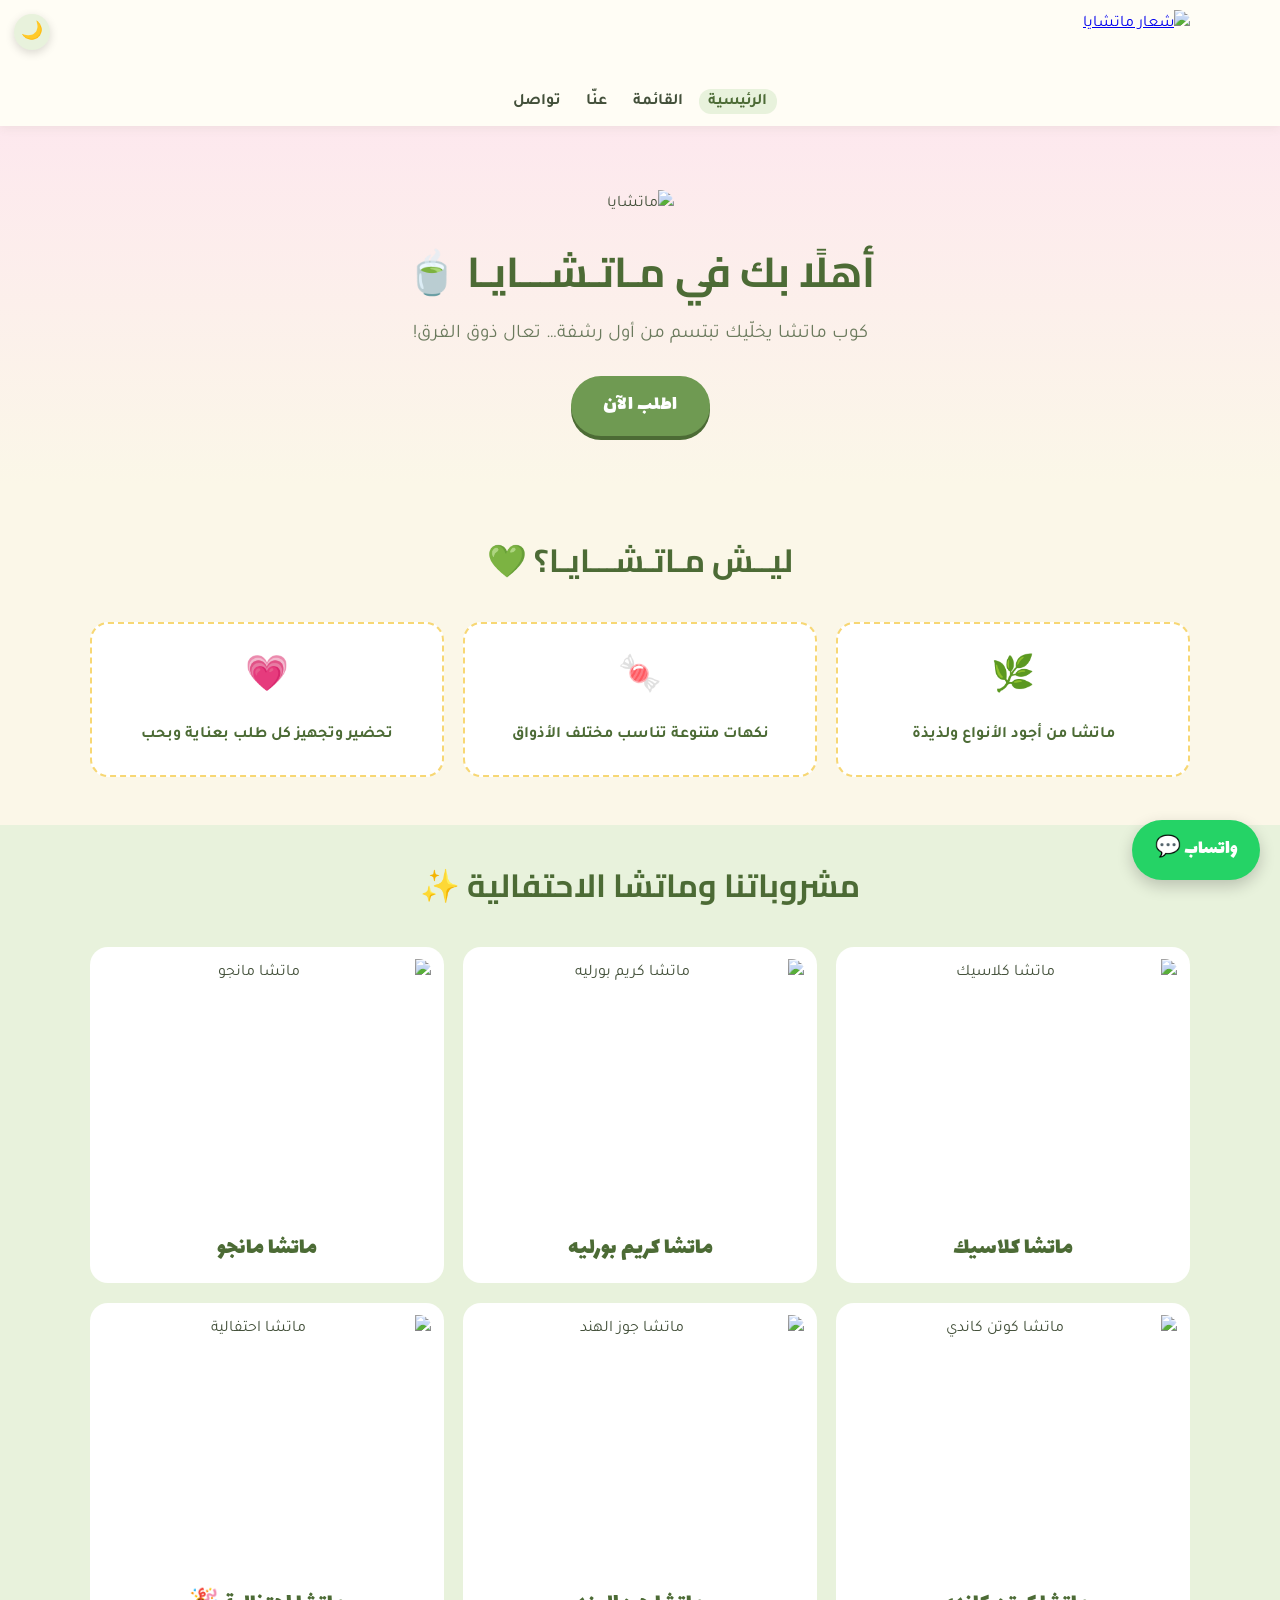
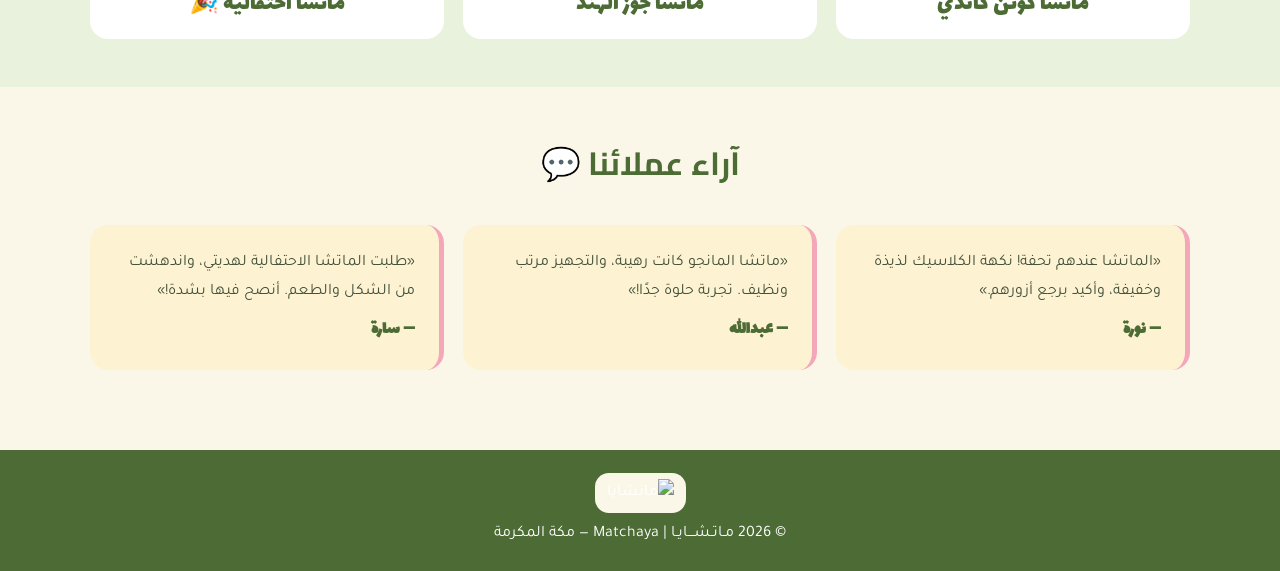
==== commit 267a2b19: "Add files via upload" ====
--- a/index.html
+++ b/index.html
@@ -1,427 +1,97 @@
 <!DOCTYPE html>
 <html lang="ar" dir="rtl">
-
 <head>
-   <meta charset="UTF-8">
-   <meta name="viewport" content="width=device-width, initial-scale=1.0">
-   <title>Future Skills Academy | أكادمية مهارات المستقبل</title>
-   <link rel="icon" href="img/llogo.png">
-   <link rel="stylesheet" href="style.css">
+  <meta charset="UTF-8">
+  <meta name="viewport" content="width=device-width, initial-scale=1.0">
+  <title>ماتشايا | Matchaya — الرئيسية</title>
+  <link href="https://fonts.googleapis.com/css2?family=Cairo:wght@600;800&family=Tajawal:wght@400;500;700&family=Lalezar&display=swap" rel="stylesheet">
+  <link rel="stylesheet" href="style.css">
+<script src="script.js" defer></script>
 </head>
-
 <body>
 
-   <header>
-      <img src="img/logo.jpg" alt="logo" width="200">
-      <nav class="navigation">
-         <ul>
+<header>
+  <div class="container nav">
+    <a class="logo" href="index.html"><img src="img/لوقو.png" alt="شعار ماتشايا"></a>
+    <ul class="nav-links">
+      <li><a class="active" href="index.html">الرئيسية</a></li>
+      <li><a href="menu.html">القائمة</a></li>
+      <li><a href="about.html">عنّا</a></li>
+      <li><a href="contact.html">تواصل</a></li>
+    </ul>
+    <button id="themeToggle" class="theme-toggle">🌙</button>
+  </div>
+</header>
 
-            <li><a href="#Home">الرئيــسيـــة </a></li>
-            <li><a href="#About-academy">عـن الأكاديمية</a></li>
-            <li><a href="#Contact">تواصــل معنا </a></li>
+<section class="hero">
+  <div class="container">
+    <img class="logo-big" src="img/لوقو.png" alt="ماتشايا">
+    <h1>أهلًا بك في مـاتـشـــايـا 🍵</h1>
+    <p>كوب ماتشا يخلّيك تبتسم من أول رشفة… تعال ذوق الفرق!</p>
+    <a class="btn" href="https://wa.me/966501431387?text=مرحباً ماتشايا، أرغب بالطلب" target="_blank">اطلب الآن</a>
+  </div>
+</section>
 
-         </ul>
-      </nav>
-   </header>
-   <hr>
-   <section class="hero" id="Home">
-      <div class="herosup">
-         <h1 class="main-title"> طــور مهـاراتــك
-            <br> <span class="highlight">واصنــع مستقبــلك</span>
-         </h1>
-     
+<section class="features">
+  <div class="container">
+    <h2>ليــش مـاتـشـــايـا؟ 💚</h2>
+    <div class="features-grid">
+      <div class="feature-card">
+        <span class="icon">🌿</span>
+        <p>ماتشا من أجود الأنواع ولذيذة</p>
+      </div>
+      <div class="feature-card">
+        <span class="icon">🍬</span>
+        <p>نكهات متنوعة تناسب مختلف الأذواق</p>
+      </div>
+      <div class="feature-card">
+        <span class="icon">💗</span>
+        <p>تحضير وتجهيز كل طلب بعناية وبحب</p>
+      </div>
+    </div>
+  </div>
+</section>
 
-      <p class="description">تعلـم أحدث المهارات في مجالات الذكاء الاصطناعـي , البرمجة , التقنيـة
-         مــن خلال دورات احترافيــة مصممة لتناسـب جميــع المستويـات
-      </p>
+<section class="gallery">
+  <div class="container">
+    <h2 class="section-title">مشروباتنا وماتشا الاحتفالية ✨</h2>
+    <div class="gallery-grid">
+      <figure><img src="img/كلاسيك.jpg" alt="ماتشا كلاسيك"><figcaption>ماتشا كلاسيك</figcaption></figure>
+      <figure><img src="img/كريم بورليه.jpg" alt="ماتشا كريم بورليه"><figcaption>ماتشا كريم بورليه</figcaption></figure>
+      <figure><img src="img/مانجو.jpg" alt="ماتشا مانجو"><figcaption>ماتشا مانجو</figcaption></figure>
+      <figure><img src="img/كوتن كاندي.jpg" alt="ماتشا كوتن كاندي"><figcaption>ماتشا كوتن كاندي</figcaption></figure>
+      <figure><img src="img/جوز الهند.jpg" alt="ماتشا جوز الهند"><figcaption>ماتشا جوز الهند</figcaption></figure>
+      <figure><img src="img/احتفالية.jpg" alt="ماتشا احتفالية"><figcaption>ماتشا احتفالية 🎉</figcaption></figure>
+    </div>
+  </div>
+</section>
 
-      <div class="hero-btns">
-         <a href="#packages-section" class="btn-primary">أستكشــف الباقـات</a>
-         <a href="login.html" class="btn-secondary">ابدأ رحلتــك</a>
+<section class="testimonials">
+  <div class="container">
+    <h2 class="section-title">آراء عملائنا 💬</h2>
+    <div class="testimonials-grid">
+      <div class="testimonial">
+        <p>«الماتشا عندهم تحفة! نكهة الكلاسيك لذيذة وخفيفة، وأكيد برجع أزورهم.»</p>
+        <strong>— نورة</strong>
+      </div>
+      <div class="testimonial">
+        <p>«ماتشا المانجو كانت رهيبة، والتجهيز مرتب ونظيف. تجربة حلوة جدًا!»</p>
+        <strong>— عبدالله</strong>
+      </div>
+      <div class="testimonial">
+        <p>«طلبت الماتشا الاحتفالية لهديتي، واندهشت من الشكل والطعم. أنصح فيها بشدة!»</p>
+        <strong>— سارة</strong>
+      </div>
+    </div>
+  </div>
+</section>
 
-      </div>
-        </div>
-      <img src="img/slogan.jpg" alt="img" class="heroimg">
-   </section>
+<a class="whatsapp-float" href="https://wa.me/966501431387?text=مرحباً ماتشايا، لدي استفسار" target="_blank">واتساب 💬</a>
 
-   <section class="packages" id="packages-section">
-      <h2 class="section-title">أختـر البـاقة المناسبـة لـك</h2>
-
-      <div class="cards-container">
-         <div class="card">
-            <div class="card-icon">🎓</div>
-            <h3>طالــب</h3>
-            <p>باقـات تساعـدك على التفـوق فـي دراستك</p>
-            <a href="#student-packages" class="btn-card">أستعــرض</a>
-         </div>
-               
-         <div class="card">
-            <div class="card-icon">💼</div>
-            <h3>موظــف</h3>
-            <p>طـور مهاراتـك في بـيئة العمــل</p>
-            <a href="#employee-card" class="btn-card">أستعــرض</a>
-         </div>
-
-         <div class="card">
-            <div class="card-icon">💻</div>
-            <h3>مطـــور</h3>
-            <p>ابـدأ رحلــتك في البرمـجة والتقنيـة</p>
-            <a href="#developer-card" class="btn-card">أستعــرض</a>
-         </div>
-      </div>
-   </section>
-    <hr>
-   <section class="student-packages" id="student-packages">
-
-      <h1 class="main-title"> باقة الطالب 🎓</h1>
-
-      <div class="packages-container">
-
-         <div class="card">
-            <h2>اختيار التخصص الجامعي باستخدام الذكاء الاصطناعي</h2>
-            <img src="img/22.jpg" alt="">
-            <p class="trainer">👨‍🏫 د. نواف الحربي – مستشار أكاديمي وخبير في توجيه الطلاب باستخدام التقنيات الحديثة</p>
-
-            <h4>📚 المحاور:</h4>
-            <ul>
-               <li>التعرف على الميول الشخصية والقدرات</li>
-               <li>استخدام أدوات الذكاء الاصطناعي لتحليل التخصصات</li>
-               <li>مقارنة بين التخصصات وسوق العمل</li>
-               <li>اتخاذ القرار بثقة</li>
-            </ul>
-
-            <h4>✨ المميزات:</h4>
-            <ul>
-               <li>اختبارات تفاعلية</li>
-               <li>أمثلة واقعية</li>
-               <li>أدوات AI جاهزة للاستخدام</li>
-               <li>محتوى بسيط وواضح</li>
-            </ul>
-
-            <p class="goal">🎯 الهدف: مساعدة الطالب على اختيار تخصص مناسب لقدراته ويضمن له مستقبل مهني أفضل</p>
-            <div class="price-box">
-               <span class="price-label">سعر الباقة</span>
-               <span class="price-value">199 ريال</span>
-               <a href="student-details.html" class="btn-details">عـرض تفاصيـل الدورة</a>
-            </div>
-         </div>
-      
-
-
-         <di class="card">
-            <h2>استخدام الذكاء الاصطناعي في المذاكرة</h2>
-            <img src="img/2.jpg" alt="">
-            <p class="trainer">👩‍🏫 أ. ريم العتيبي – مدربة مهارات دراسية وتقنيات تعلم حديثة</p>
-
-            <h4>📚 المحاور:</h4>
-            <ul>
-               <li>تلخيص الدروس باستخدام AI</li>
-               <li>حل الواجبات بطرق ذكية</li>
-               <li>إنشاء خرائط ذهنية</li>
-               <li>تنظيم وقت المذاكرة</li>
-            </ul>
-
-            <h4>✨ المميزات:</h4>
-            <ul>
-               <li>تطبيقات عملية مباشرة</li>
-               <li>توفير وقت وجهد</li>
-               <li>مناسب لكل المراحل الدراسية</li>
-               <li>شرح خطوة بخطوة</li>
-            </ul>
-
-            <p class="goal">🎯 الهدف: تطوير طريقة مذاكرة الطالب ليكون أكثر كفاءة وأقل تعب</p>
-            <div class="price-box">
-               <span class="price-label">سعر الباقة</span>
-               <span class="price-value">150ريال</span>
-               <a href="student-details.html" class="btn-details">عـرض تفاصيـل الدورة</a>
-            </div>
-         </di>
-
-
-         <div class="card">
-            <h2>مهارات الدراسة الذكية والإنتاجية</h2>
-            <img src="img/222.jpg" alt="">
-            <p class="trainer">👨‍🏫 أ. أحمد القحطاني – مدرب تطوير ذاتي وإنتاجية</p>
-
-            <h4>📚 المحاور:</h4>
-            <ul>
-               <li>تقنيات التركيز</li>
-               <li>التخلص من التسويف</li>
-               <li>إدارة الوقت</li>
-               <li>بناء عادات دراسية ناجحة</li>
-            </ul>
-
-            <h4>✨ المميزات:</h4>
-            <ul>
-               <li>تمارين تطبيقية</li>
-               <li>أساليب سهلة التنفيذ</li>
-               <li>نتائج سريعة</li>
-               <li>مناسب للحياة اليومية</li>
-            </ul>
-
-            <p class="goal">🎯 الهدف: رفع إنتاجية الطالب وتحسين مستواه الدراسي بشكل مستمر</p>
-            <div class="price-box">
-               <span class="price-label">سعر الباقة</span>
-               <span class="price-value">180ريال</span>
-               <a href="student-details.html" class="btn-details">عـرض تفاصيـل الدورة</a>
-            </div>
-         </div>
-
-      </div>
-
-   </section>
- <hr>
-
-   <section class="student-packages" id="student-packages">
-      <h1 class="main-title">باقة الموظــف 💼</h1>
-
-      <div class="packages-container">
-
-         <div class="card" id="employee-card">
-            <h2>استخدام الذكاء الاصطناعي في العمـل اليومي</h2>
-            <img src="img/1.jpg">
-            <p class="trainer">👩‍🏫 أ.سـارة الشهري - خبيـرة تحول رقمي واستخدام الـAi في الأعمال</p>
-
-            <h4>📚 المحاور:</h4>
-            <ul>
-               <li>كتابة الإيميلات بـ احتراف</li>
-               <li>تنظيم المهام اليومية</li>
-               <li>استخدام أدواتAi في العمل</li>
-               <li>تسريع انجاز المهام</li>
-            </ul>
-
-            <h4>✨ المميزات:</h4>
-            <ul>
-               <li>أمثلة من بيئة العمل</li>
-               <li>أدوات جاهزة</li>
-               <li>تقليل الجهد</li>
-               <li>مناسب للمبتدئيـن</li>
-            </ul>
-
-            <p class="goal">🎯 الهدف: مساعدة الموظف على انجاز عمله بشكل أسرع وأكثر احترافية</p>
-            <div class="price-box">
-               <span class="price-label">سعر الباقة</span>
-               <span class="price-value">160 ريال</span>
-                 <a href="emp-details.html" class="btn-details">عـرض تفاصيـل الدورة</a>
-            </div>
-         </div>
-
-
-         <div class="card">
-            <h2>مهارات التواصـل والعمـل الإحترافي</h2>
-            <img src="img/111.jpg">
-            <p class="trainer">👩‍🏫 أ. ليـان الغامدي – مدربة مهارات تواصل وتطوير مهني</p>
-
-            <h4>📚 المحاور:</h4>
-            <ul>
-               <li>مهارات التواصل الفعال</li>
-               <li>العمل ضمن فريق العمل</li>
-               <li>بناء الثقة</li>
-               <li>التعامل مع التحديات</li>
-            </ul>
-
-            <h4>✨ المميزات:</h4>
-            <ul>
-               <li>مواقف واقعية</li>
-               <li>تمارين تفاعلية</li>
-               <li>تطوير الشخصية</li>
-               <li>مناسب لجميع الوظائـف</li>
-            </ul>
-
-            <p class="goal">🎯 الهدف: تطوير مهارات التواصل لنجـاح أكبر في بيئة العمل</p>
-            <div class="price-box">
-               <span class="price-label">سعر الباقة</span>
-               <span class="price-value">177ريال</span>
-                <a href="emp-details.html" class="btn-details">عـرض تفاصيـل الدورة</a>
-            </div>
-         </div>
-
-
-         <div class="card">
-            <h2>ادارة المهام والإنتاجية بـ استخدام Ai</h2>
-            <img src="img/11.jpg">
-            <p class="trainer">👨‍🏫 أ. فهـد الزهرانـي – مختـص في إدارة الوقت والإنتاجية</p>
-
-            <h4>📚 المحاور:</h4>
-            <ul>
-               <li>ترتيب الأولويات</li>
-               <li>تقنيات الإنتاجية الحديثة</li>
-               <li>استخدامAi لتنظيم اليوم</li>
-               <li>تقليل التشتت</li>
-            </ul>
-
-            <h4>✨ المميزات:</h4>
-            <ul>
-               <li>اقتراح طرق عملية</li>
-               <li>أدوات تنظيم فعالة</li>
-               <li>تحسين الأداء</li>
-               <li>تقليل الضغط</li>
-            </ul>
-
-            <p class="goal">🎯 الهدف: تحقيق إنتاجية أعلى مع تقليل التوتر وضغط العمل</p>
-            <div class="price-box">
-               <span class="price-label">سعر الباقة</span>
-               <span class="price-value">200ريال</span>
-                <a href="emp-details.html" class="btn-details">عـرض تفاصيـل الدورة</a>
-            </div>
-         </div>
-
-      </div>
-
-   </section>
-<hr>
-
-   <section class="student-packages" id="student-packages">
-      <h1 class="main-title">باقة المطــور 👩‍💻</h1>
-
-      <div class="packages-container">
-
-         <div class="card" id="developer-card">
-            <h2>تصمـيم مواقع بـ استخدام الذكاء الاصطناعـي</h2>
-            <img src="img/333.jpg">
-            <p class="trainer"> 👨‍🏫م.عبدالله المطيري - مطور مواقع وخبير UX\UL</p>
-
-            <h4>📚 المحاور:</h4>
-            <ul>
-               <li>أساسيات تصميم المواقع</li>
-               <li>استخدامAi في التصميم</li>
-               <li>تحسين تجربة المستخدم</li>
-               <li>إنشاء مواقع</li>
-            </ul>
-
-            <h4>✨ المميزات:</h4>
-            <ul>
-               <li>مشاريع تطبيقية</li>
-               <li>أدوات حديثة</li>
-               <li>مناسب للمبتدئين</li>
-               <li>نتائج ملموســة</li>
-            </ul>
-
-            <p class="goal">🎯 الهدف: تمكين المتدرب من تصميم موقع احترافي بسهولة</p>
-            <div class="price-box">
-               <span class="price-label">سعر الباقة</span>
-               <span class="price-value">250 ريال</span>
-                <a href="developer-datails.html" class="btn-details">عـرض تفاصيـل الدورة</a>
-            </div>
-         </div>
-
-
-         <div class="card">
-            <h2>مهارات التواصـل والعمـل الإحترافي</h2>
-            <img src="img/111.jpg">
-            <p class="trainer">👩‍🏫 أ. دانا السبيعي – مدربة برمجة للمبتدئين</p>
-
-            <h4>📚 المحاور:</h4>
-            <ul>
-               <li>مقدمـة في البرمجة</li>
-               <li>تعلـم HTML,CSS</li>
-               <li>بناء صفحات الويب</li>
-               <li>فهم أساسيات الأكواد</li>
-            </ul>
-
-            <h4>✨ المميزات:</h4>
-            <ul>
-               <li>شرح مبسط</li>
-               <li>تدريبات عملية</li>
-               <li>مناسب للمبتدئين</li>
-               <li>تطبيق مباشر</li>
-            </ul>
-
-            <p class="goal">🎯 الهدف: بنـاء أساس قوي في البرمجة والانطلاق في المجال التقني</p>
-            <div class="price-box">
-               <span class="price-label">سعر الباقة</span>
-               <span class="price-value">340ريال</span>
-               <a href="developer-datails.html" class="btn-details">عـرض تفاصيـل الدورة</a>
-            </div>
-         </div>
-
-
-         <div class="card">
-            <h2>إنشاء تطبيقـات تعليمية بسيطـة</h2>
-            <img src="img/3.jpg">
-            <p class="trainer">👨‍🏫 م. تـركي العبدالله – مطور تطبيقات تعليمية</p>
-
-            <h4>📚 المحاور:</h4>
-            <ul>
-               <li>اقتراح أفكار للمواقـع</li>
-               <li>تصميم الواجهة</li>
-               <li>بناء تطبيق بسيط</li>
-               <li>ربط التعليم بالتقنية</li>
-            </ul>
-
-            <h4>✨ المميزات:</h4>
-            <ul>
-               <li>بناء مشروع كامل</li>
-               <li>انشاء خطوات واضحة</li>
-               <li>تطبيق عملــي</li>
-               <li>مناسـب للمبتدئين</li>
-            </ul>
-
-            <p class="goal">🎯 الهدف: تمكين المتدرب من إنشاء تطبيق تعليمي بسيط من الصفر</p>
-            <div class="price-box">
-               <span class="price-label">سعر الباقة</span>
-               <span class="price-value">500ريال</span>
-               <a href="developer-datails.html" class="btn-details">عـرض تفاصيـل الدورة</a>
-            </div>
-         </div>
-
-      </div>
-
-   </section>
-<hr>
-   <section class="about-academy" id="About-academy">
-      <div class="container">
-         <h2 class="section-title">عن أكاديمية مهارات المستقبل</h2>
-         <div class="about-content">
-            <p>نقدم في أكاديمية مهارات المستقبل تجربة تعليمية حديثة تهدف إلى تطوير مهارات الأفراد باستخدام أحدث
-               التقنيات، وعلى رأسها الذكاء الاصطناعي. نسعى لتمكين الطلاب والموظفين والمطورين من اكتساب المعرفة بطريقة
-               عملية وسهلة تساعدهم على تحقيق أهدافهم الأكاديمية والمهنية.</p>
-
-            <p>تتميز دوراتنا بمحتوى مبسط، وتطبيقات عملية، وأدوات حديثة تواكب متطلبات العصر، بإشراف نخبة من المدربين
-               المتخصصين. نؤمن بأن التعلم لا يجب أن يكون معقدًا، بل تجربة ممتعة وفعّالة تقود إلى نتائج حقيقية.</p>
-
-            <p class="vision">رؤيتنا هي بناء جيل واعٍ قادر على استخدام التقنية بذكاء، وصناعة مستقبل أفضل بثقة وكفاءة.
-            </p>
-         </div>
-      </div>
-   </section>
-<hr>
-
-   <section class="contact-section" id="Contact">
-      <div class="contact-title-box">
-         <h1 class="Contactname">تــواصـل معنا </h1>
-      </div>
-   </section>
-
-   <div class="contact-links-container">
-      <div class="contact-item">
-         <img src="img/email.svg" width="50">
-         <a href="jnyh405@gmail.com">
-            <h3> jnyh405@gmail.com</h3>
-         </a>
-      </div>
-
-      <div class="contact-item">
-         <img src="img/phone.svg" width="50">
-         <h3 class="contact-link" style="direction: ltr;">+966 501431387</h3>
-      </div>
-   </div>
-
-   <div class="social-links-row">
-      <a>
-         <img src="img/instagram.svg" width="40">
-      </a>
-
-      <a>
-         <img src="img/square-x-.svg" width="40">
-      </a>
-
-      <a>
-         <img src="img/tiktok.svg" width="40">
-      </a>
-
-   </div>
+<footer>
+  <img src="img/لوقو.png" alt="ماتشايا">
+  <p>© 2026 مـاتـشـــايـا | Matchaya — مكة المكرمة</p>
+</footer>
 
 </body>
-
-</html>+</html>
--- a/style.css
+++ b/style.css
@@ -1,722 +1,490 @@
-@import url('https://fonts.googleapis.com/css2?family=Tajawal:wght@700&display=swap');
-
-html {
-      scroll-behavior: smooth;
-}
-
 * {
-      margin: 0;
-      padding: 0;
-      box-sizing: border-box;
-      scroll-behavior: smooth;
-      font-family: "Tajawal", serif;
+  margin: 0;
+  padding: 0;
+  box-sizing: border-box;
+}
+
+:root {
+  --green: #6f9a52;
+  --green-dark: #4c6b35;
+  --green-light: #e8f2dc;
+  --yellow: #f7d774;
+  --yellow-light: #fdf3d3;
+  --pink: #f4a7b9;
+  --pink-light: #fde8ee;
+  --cream: #fbf7e8;
+  --text: #43503a;
+  --card: #ffffff;
+}
+
+[data-theme="dark"] {
+  --green: #8fbc6b;
+  --green-dark: #b5d99a;
+  --green-light: #2f4a2a;
+  --yellow: #f2d98c;
+  --yellow-light: #544826;
+  --pink: #f2a8bc;
+  --pink-light: #542f3b;
+  --cream: #26241f;
+  --text: #e8e4d8;
+  --card: #33302a;
 }
 
 body {
-      background-color: #0a192f;
-}
-
+  font-family: 'Tajawal', sans-serif;
+  background-color: var(--cream);
+  color: var(--text);
+  line-height: 1.8;
+  direction: rtl;
+  transition: background-color 0.3s, color 0.3s;
+}
 
 header {
-      display: flex;
-      justify-content: space-between;
-      align-items: center;
-      margin: 1rem auto;
-      padding: 0 0.5rem;
-      max-width: 1200px;
-}
-
-header img {
-      max-width: 180px;
-      height: auto;
-      filter: drop-shadow(0 0 5px rgba(255, 255, 255, 0.4));
-      cursor: pointer;
-}
-
-.login {
-      background: linear-gradient(45deg, rgb(176, 131, 176), rgb(173, 216, 216));
-      border: none;
-      padding: 8px 15px;
-      color: wheat;
-      border-radius: 8px;
-}
-
-
-.navigation ul {
-      display: flex;
-      list-style-type: none;
-      gap: 2rem;
-}
-
-.navigation a {
-      text-decoration: none;
-      color: #ffffff;
-}
-
-.navigation a:hover {
-      color: #5aa3c5;
-}
-
-hr {
-      opacity: 15%;
-}
-
+  background-color: var(--card);
+}
+
+[data-theme="dark"] .feature-card,
+[data-theme="dark"] .gallery-grid figure,
+[data-theme="dark"] .product-card,
+[data-theme="dark"] .info-card,
+[data-theme="dark"] .testimonial,
+[data-theme="dark"] .about-text {
+  background-color: var(--card) !important;
+  color: var(--text);
+}
+
+[data-theme="dark"] .hero {
+  background: linear-gradient(180deg, var(--pink-light), var(--cream));
+}
+
+[data-theme="dark"] .gallery {
+  background-color: var(--green-light);
+}
+
+[data-theme="dark"] h1,
+[data-theme="dark"] h2,
+[data-theme="dark"] h3 {
+  color: var(--yellow);
+}
+
+[data-theme="dark"] .feature-card p,
+[data-theme="dark"] .testimonial strong {
+  color: var(--pink);
+}
+
+[data-theme="dark"] .nav .logo img,
+[data-theme="dark"] .hero img.logo-big {
+  background: #fbf7e8;
+  padding: 6px 12px;
+  border-radius: 16px;
+}
+
+.theme-toggle {
+  font-family: 'Lalezar', sans-serif;
+  font-size: 1.1rem;
+  background: var(--green-light);
+  color: var(--green-dark);
+  border: none;
+  border-radius: 50%;
+  width: 36px;
+  height: 36px;
+  cursor: pointer;
+  position: fixed;
+  top: 14px;
+  inset-inline-end: 14px;
+  z-index: 300;
+  box-shadow: 0 3px 10px rgba(0,0,0,0.15);
+}
+
+h1, h2, h3 {
+  font-family: 'Cairo', sans-serif;
+  color: var(--green-dark);
+}
+
+.btn, .product-btn, .nav-cta {
+  font-family: 'Lalezar', sans-serif;
+  letter-spacing: 0.5px;
+}
+
+.container {
+  width: 90%;
+  max-width: 1100px;
+  margin-inline: auto;
+}
+
+/* ===== Header / Nav ===== */
+header {
+  background-color: #fffdf5;
+  box-shadow: 0 2px 10px rgba(76, 107, 53, 0.08);
+  position: sticky;
+  top: 0;
+  z-index: 100;
+}
+
+.nav {
+  display: flex;
+  align-items: center;
+  justify-content: space-between;
+  flex-wrap: wrap;
+  padding-block: 0.6rem;
+  gap: 0.5rem;
+}
+
+.nav .logo img {
+  height: 70px;
+  width: auto;
+  display: block;
+  border-radius: 12px;
+}
+
+.nav-links {
+  display: flex;
+  list-style: none;
+  gap: 0.4rem;
+  flex-wrap: nowrap;
+  justify-content: center;
+  width: 100%;
+}
+
+.nav-links a {
+  text-decoration: none;
+  color: var(--text);
+  font-weight: 700;
+  padding: 0.3rem 0.6rem;
+  border-radius: 12px;
+  transition: background 0.2s;
+}
+
+.nav-links a:hover,
+.nav-links a.active {
+  background-color: var(--green-light);
+  color: var(--green-dark);
+}
+
+/* ===== Buttons ===== */
+.btn {
+  display: inline-block;
+  background-color: var(--green);
+  color: #fff;
+  text-decoration: none;
+  border: none;
+  border-radius: 999px;
+  padding: 0.7rem 2rem;
+  font-size: 1.3rem;
+  cursor: pointer;
+  box-shadow: 0 4px 0 var(--green-dark);
+  transition: transform 0.15s, box-shadow 0.15s;
+}
+
+.btn:hover {
+  transform: translateY(-2px);
+  box-shadow: 0 6px 0 var(--green-dark);
+}
+
+.btn-pink {
+  background-color: var(--pink);
+  box-shadow: 0 4px 0 #d67f97;
+}
+
+.btn-pink:hover {
+  box-shadow: 0 6px 0 #d67f97;
+}
+
+/* ===== Hero ===== */
 .hero {
-      display: flex;
-      flex-direction: row;
-      justify-content: space-between;
-      align-items: center;
-      gap: 4rem;
-      padding: 2rem 5%;
-      max-width: 1200px;
-      margin: 0 auto;
-      min-height: 75vh;
-}
-
-.herosub {
-      width: 500px;
-      margin-left: auto;
-      display: block;
-      text-align: right;
-}
-
-.main-title {
-      font-size: 2.2rem;
-      color: rgb(255, 255, 255);
-      line-height: 1.1;
-      margin-bottom: 0;
-      padding-bottom: 0;
-}
-
-.highlight {
-      font-size: 3rem;
-      font-weight: bold;
-      background: linear-gradient(90deg, #6a11cb, #2575fc);
-      -webkit-background-clip: text;
-      background-clip: text;
-      -webkit-text-fill-color: transparent;
-      display: inline-block;
-      margin: 0;
-      padding: 0;
-}
-
-.description {
-      font-size: 1rem;
-      color: rgb(201, 212, 188);
-      line-height: 1.7;
-      margin-bottom: 1.8rem;
-}
-
-.hero-btns {
-      text-align: right;
-      padding-right: 40px;
-}
-
-.btn-primary {
-      background: linear-gradient(45deg, #6a11cb, #2575fc);
-      color: #ffffff;
-      padding: 10px 24px;
-      border-radius: 50px;
-      border: none;
-      font-weight: bold;
-      text-decoration: none;
-      display: inline-block;
-      box-shadow: 0 4px 15px rgba(106, 17, 203, 0.4);
-      border-radius: 50px;
-      font-size: 0.95rem;
-      margin-left: 10px;
-}
-
-.btn-primary:hover {
-      transform: translateY(-3px);
-      box-shadow: 0 6px 20px rgba(37, 117, 252, 0.5);
-}
-
-.btn-secondary {
-      background: transparent;
-      color: white;
-      border: 2px solid #ffffff;
-      padding: 10px 24px;
-      border-radius: 50px;
-      font-weight: bold;
-      text-decoration: none;
-      display: inline-block;
-      font-size: 0.95rem;
-
-}
-
-.btn-secondary:hover {
-      transform: translateY(-3px);
-      background-color: rgba(255, 255, 255, 0.1);
-      border-color: #ffffff;
-      box-shadow: 0 5px 15px rgba(255, 255, 255, 0.3);
-      transition: 0.3s all ease;
-
-}
-
-.heroimg {
-      width: 100%;
-      max-width: 550px;
-      border-radius: 20px;
-      height: auto;
-      box-shadow: 0 0 80px rgba(0, 162, 255, 0.6);
-      cursor: pointer;
-}
-
-.packages {
-      padding: 80px 5%;
-      text-align: center;
-      background-color: #0a1128;
-}
-
-.packages h2 {
-      color: white;
-      font-size: 2.5rem;
-      margin-bottom: 50PX;
-}
-
-.cards-container {
-      display: flex;
-      justify-content: center;
-      gap: 30px;
-      flex-wrap: wrap;
-}
-
-.card {
-      background: rgba(255, 255, 255, 0.05);
-      border: 1px solid rgba(255, 255, 255, 0.1);
-      backdrop-filter: blur(10px);
-      padding: 40px 30px;
-      border-radius: 20px;
-      width: 300px;
-      transition: 0.4s;
-      color: white;
-}
-
-.card:hover {
-      transform: translateY(-10px);
-      border-color: #2575fc;
-      box-shadow: 0 10px 30px rgba(37, 117, 252, 0.2);
-}
-
-.card-icon {
-      font-size: 3rem;
-      margin-bottom: 20px;
-}
-
-.card h3 {
-      font-size: 1.8rem;
-      margin-bottom: 15px;
-      color: #fff;
-}
-
-.card p {
-      font-size: 1rem;
-      color: #ccc;
-      margin-bottom: 25px;
-      line-height: 1.6;
-}
-
-.btn-card {
-      background: transparent;
-      color: white;
-      border: 1px solid #2575fc;
-      padding: 10px 25px;
-      border-radius: 50px;
-      cursor: pointer;
-      transition: 0.3s;
-}
-
-.btn-card:hover {
-      background: #2575fc;
-      box-shadow: 0 0 15px #2575fc;
-}
-
-.section-title {
-      display: flex;
-      align-items: center;
-      justify-content: center;
-      gap: 15px;
-}
-
-.section-title:before,
-.section-title:after {
-      content: "";
-      width: 25px;
-      height: 2px;
-      background: #2575fc;
-      border-radius: 2px;
-}
-
-.contactsection {
-      display: flex;
-      flex-direction: column;
-      align-items: center;
-      justify-content: space-around;
-      gap: 2rem;
-      margin: 2rem auto;
-      max-width: 1200px;
-}
-
-.Contactname {
-      color: #ffffff;
-      display: flex;
-      align-items: center;
-      justify-content: center;
-      gap: 10px;
-      margin-bottom: 20px;
-      font-size: 3rem;
-}
-
-h1 {
-      text-shadow: 4px 4px 6px rgb(143, 143, 207);
-}
-
-.contact {
-      display: flex;
-      align-items: center;
-      justify-content: center;
-      margin-right: 5rem;
-      gap: 20rem;
-}
-
-.contact-links-container {
-      display: flex;
-      flex-direction: row;
-      justify-content: center;
-      gap: 100px;
-      margin-top: 30px;
-}
-
-.contact-item {
-      display: flex;
-      flex-direction: column;
-      align-items: center;
-      gap: 10px;
-}
-
-.contact-item img {
-      filter: invert(58%) sepia(93) saturate(2433%) hue-rotate(158deg)brightness(103%) contrast(107%);
-      width: 40px;
-      transition: 0.3s;
-}
-
-.contact-link,
-h3 {
-      color: #f0f0f0;
-      text-decoration: none;
-      font-size: 1.1rem;
-      margin-top: 10px;
-}
-
-.social-links-row {
-      display: flex;
-      flex-direction: row;
-      justify-content: center;
-      gap: 30px;
-      margin-top: 40px;
-      padding-bottom: 30px;
-
-}
-
-.social-links-row img {
-      filter: invert(58%) sepia(93) saturate(2433%) hue-rotate(158deg)brightness(103%) contrast(107%);
-      width: 40px;
-      transition: 0.3s;
-}
-
-
-body {
-      background-color: #0a192f;
-      font-family: 'Segoe UI', Tahoma, Geneva, Verdana, sans-serif;
-}
-
-.student-packages {
-      padding: 50px 5%;
-      text-align: center;
-}
-
-.main-title {
-      color: #ffffff;
-      font-size: 2.5rem;
-      margin-bottom: 40px;
-}
-
-.packages-container {
-      display: flex;
-      justify-content: center;
-      align-items: stretch;
-      gap: 25px;
-      flex-wrap: wrap;
-}
-
-.card {
-      background: rgba(255, 255, 255, 0.05);
-      border: 1px solid #00D4FF;
-      border-radius: 20px;
-      width: 320px;
-      padding: 25px;
-      text-align: right;
-      transition: transform 0.3s ease;
-}
-
-.card:hover {
-      transform: translateY(-10px);
-      box-shadow: 0 10px 30px rgba(0, 212, 255, 0.2);
-}
-
-
-.card img {
-      width: 100%;
-      border-radius: 12px;
-      margin: 15px 0;
-}
-
-
-.card h2 {
-      color: #ffffff;
-      font-size: 1.3rem;
-      margin-bottom: 15px;
-}
-
-.card p,
-.card li {
-      color: #d1d1d1;
-      font-size: 0.95rem;
-}
-
-.card h4 {
-      color: #00D4FF;
-      margin-top: 20px;
-      border-bottom: 1px solid rgba(0, 212, 255, 0.1);
-      padding-bottom: 5px;
-}
-
-.card ul {
-      list-style: none;
-      padding-right: 10px;
-}
-
-.card ul li::before {
-      content: "•";
-      color: #00D4FF;
-      margin-left: 8px;
-      font-weight: bold;
-}
-
-.price-box {
-      text-align: center;
-      margin-top: 30px;
-      padding-top: 20px;
-      border-top: 1px dashed rgba(0, 212, 255, 0.3);
-}
-
-.price-label {
-      color: #00D4FF;
-      font-size: 1rem;
-}
-
-.price-value {
-      color: #ffffff;
-      font-size: 2.2rem;
-      font-weight: bold;
-      display: block;
-}
-
-.card .goal {
-      margin-top: 20px;
-      padding-top: 15px;
-      border-top: 1px solid rgba(0, 212, 255, 0.3);
-      color: #ffffff;
-      font-size: 0.9rem;
-      line-height: 1.5;
-}
-
-.btn-card {
-      text-decoration: none;
-      display: inline-block;
-      color: #ffffff;
-}
-
-
-.btn-card:hover,
-.btn-card:focus {
-      text-decoration: none;
-      color: #00D4FF;
-}
-
-.about-academy {
-      padding: 80px 10%;
-      background-color: #0a192f;
-      text-align: center;
-      color: #ffffff;
-      display: flex;
-      flex-direction: column;
-      align-items: center;
-}
-
-.about-academy .section-title {
-      color: #00D4FF;
-      font-size: 2.5rem;
-      margin-bottom: 30px;
-      width: 100%;
-}
-
-.about-content {
-      max-width: 800px;
-      margin: 0 auto;
-      text-align: center;
-}
-
-.about-content p {
-      font-size: 1.2rem;
-      line-height: 1.8;
-      margin-bottom: 20px;
-      color: #d1d1d1;
-      text-align: center;
-}
-
-.about-content .vision {
-      font-weight: bold;
-      color: #ffffff;
-      font-size: 1.3rem;
-      margin: 40px auto 0 auto;
-      padding: 20px;
-      border: 1px dashed rgba(0, 212, 255, 0.3);
-      border-radius: 15px;
-      display: block;
-      text-align: center;
-}
-
-/* ✅ تنسيق صفحة تسجيل الدخول */
-.login-page {
-      display: flex;
-      justify-content: center;
-      align-items: center;
-      min-height: 100vh;
-      background-color: #0a192f;
-      padding: 2rem 5%;
-}
-
-.login-box {
-      background: rgba(255, 255, 255, 0.05);
-      border: 1px solid #00D4FF;
-      backdrop-filter: blur(10px);
-      padding: 2.5rem;
-      border-radius: 20px;
-      width: 100%;
-      max-width: 420px;
-      box-shadow: 0 10px 30px rgba(0, 0, 0, 0.2);
-}
-
-.login-box h2 {
-      color: #ffffff;
-      text-align: center;
-      font-size: 2rem;
-      margin-bottom: 0.5rem;
-}
-
-.login-desc {
-      color: #cbd5e1;
-      text-align: center;
-      font-size: 1rem;
-      margin-bottom: 2rem;
-      line-height: 1.6;
-}
-
-.login-box label {
-      display: block;
-      color: #ffffff;
-      font-size: 0.95rem;
-      margin-bottom: 0.5rem;
-}
-
-.login-box input[type="email"],
-.login-box input[type="password"] {
-      width: 100%;
-      padding: 12px 15px;
-      border-radius: 10px;
-      border: 1px solid rgba(0, 212, 255, 0.3);
-      background: rgba(255, 255, 255, 0.03);
-      color: #ffffff;
-      font-size: 1rem;
-      transition: 0.3s;
-}
-
-.login-box input:focus {
-      outline: none;
-      border-color: #2575fc;
-      box-shadow: 0 0 8px rgba(37, 117, 252, 0.3);
-}
-
-.btn-login {
-      width: 100%;
-      padding: 12px;
-      background: linear-gradient(45deg, #6a11cb, #2575fc);
-      color: #ffffff;
-      border: none;
-      border-radius: 10px;
-      font-size: 1rem;
-      font-weight: bold;
-      cursor: pointer;
-      transition: 0.3s;
-      box-shadow: 0 4px 15px rgba(106, 17, 203, 0.4);
-}
-
-.btn-login:hover {
-      transform: translateY(-2px);
-      box-shadow: 0 6px 20px rgba(37, 117, 252, 0.5);
-}
-
-.register-text {
-      color: #cbd5e1;
-      text-align: center;
-      font-size: 0.9rem;
-}
-
-.register-text a {
-      color: #00D4FF;
-      text-decoration: none;
-      font-weight: bold;
-      transition: 0.3s;
-}
-
-.register-text a:hover {
-      color: #2575fc;
-      text-decoration: underline;
-}
-
-.back-home {
-      display: block;
-      text-align: center;
-      color: #ffffff;
-      font-size: 0.9rem;
-      text-decoration: none;
-      transition: 0.3s;
-}
-
-.back-home:hover {
-      color: #00D4FF;
-}
-
-.btn-details {
-      display: block;
-      background: transparent;
-      color: #00D4FF;
-      border: 1px solid #00D4FF;
-      padding: 10px;
-      text-align: center;
-      text-decoration: none;
-      border-radius: 10px;
-      font-size: 0.9rem;
-      font-weight: bold;
-      margin-top: 15px;
-      transition: 0.4s ease;
-}
-
-.btn-details:hover {
-      background: rgba(0, 212, 255, 0.1);
-      box-shadow: 0 0 15px rgba(0, 212, 255, 0.4);
-      transform: scale(1.02);
-}
-
-.details-header {
-      text-align: right;
-      padding: 20px 5%;
-}
-
-.details-section {
-      display: flex;
-      flex-direction: column;
-      align-items: center;
-      padding: 20px;
-}
-
-
-.video-container {
-      width: 100%;
-      max-width: 700px;
-      margin: 30px auto;
-      border: 1px solid #00D4FF;
-      border-radius: 20px;
-      overflow: hidden;
-      box-shadow: 0 0 20px rgba(0, 212, 255, 0.2);
-}
-
-.video-container video {
-      width: 100%;
-      display: block;
-}
-
-.details-card {
-      width: 100%;
-      max-width: 700px;
-      margin: 20px auto;
-      text-align: center;
-      display: flex;
-      flex-direction: column;
-      align-items: center;
-}
-
-.info-list {
-      width: 100%;
-      margin-top: 20px;
-}
-
-.info-list p {
-      font-size: 1.2rem;
-      color: #ffffff;
-      margin-bottom: 15px;
-      text-align: center;
-}
-
-.info-title {
-      color: #00D4FF;
-      text-align: center;
-      border-bottom: 1px solid rgba(0, 212, 255, 0.2);
-      padding-bottom: 10px;
-      width: 100%;
-}
-
-@media (max-width: 1023px) {
-      header {
-            margin-left: 1rem;
-            margin-right: 1rem;
-      }
-
-      .hero {
-            flex-direction: column;
-            align-items: center;
-            gap: 2rem;
-      }
-
-      .heroImg {
-            width: 400px;
-      }
-
-      .name,
-      .title {
-            font-size: 2rem;
-      }
-
-      .arrow {
-            display: none;
-      }
-
-      .aboutMe {
-            flex-direction: column-reverse;
-            align-items: center;
-            gap: 2rem;
-      }
-
-      .textContainer {
-            align-items: center;
-            margin: 0rem 5rem;
-            gap: 1rem;
-      }
-
-      .aboutName,
-      .aboutTitle {
-            font-size: 2rem;
-      }
-}+  text-align: center;
+  padding-block: 4rem 3rem;
+  background: linear-gradient(180deg, var(--pink-light), var(--cream));
+}
+
+.hero img.logo-big {
+  max-width: 400px;
+  width: 85%;
+  border-radius: 20px;
+  margin-block-end: 1rem;
+}
+
+.hero h1 {
+  font-size: 2.6rem;
+  margin-block-end: 0.5rem;
+}
+
+.hero p {
+  font-size: 1.2rem;
+  color: #6b7a5d;
+  margin-block-end: 1.5rem;
+}
+
+/* ===== Features ===== */
+.features {
+  padding-block: 3rem;
+}
+
+.features h2, .section-title {
+  text-align: center;
+  font-size: 2rem;
+  margin-block-end: 2rem;
+}
+
+.features-grid {
+  display: grid;
+  grid-template-columns: repeat(auto-fit, minmax(240px, 1fr));
+  gap: 1.2rem;
+}
+
+.feature-card {
+  background: #fff;
+  border-radius: 18px;
+  padding: 1.6rem;
+  text-align: center;
+  border: 2px dashed var(--yellow);
+  transition: transform 0.2s;
+}
+
+.feature-card:hover {
+  transform: translateY(-4px);
+}
+
+.feature-card .icon {
+  font-size: 2.2rem;
+  display: block;
+  margin-block-end: 0.5rem;
+}
+
+.feature-card p {
+  font-weight: 700;
+  color: var(--green-dark);
+}
+
+/* ===== Gallery ===== */
+.gallery {
+  padding-block: 2rem 3rem;
+  background-color: var(--green-light);
+}
+
+.gallery-grid {
+  display: grid;
+  grid-template-columns: repeat(3, 1fr);
+  gap: 1.2rem;
+}
+
+.gallery-grid figure {
+  background: #fff;
+  border-radius: 18px;
+  padding: 0.8rem;
+  text-align: center;
+}
+
+.gallery-grid img {
+  width: 100%;
+  height: 260px;
+  object-fit: cover;
+  border-radius: 12px;
+  display: block;
+}
+
+.gallery-grid figcaption {
+  font-family: 'Lalezar', sans-serif;
+  font-size: 1.5rem;
+  color: var(--green-dark);
+  padding-block-start: 0.5rem;
+}
+
+/* ===== Testimonials ===== */
+.testimonials {
+  padding-block: 3rem;
+}
+
+.testimonials-grid {
+  display: grid;
+  grid-template-columns: repeat(auto-fit, minmax(260px, 1fr));
+  gap: 1.2rem;
+}
+
+.testimonial {
+  background: var(--yellow-light);
+  border-radius: 18px;
+  padding: 1.5rem;
+  border-inline-start: 5px solid var(--pink);
+}
+
+.testimonial p {
+  margin-block-end: 0.5rem;
+}
+
+.testimonial strong {
+  color: var(--green-dark);
+  font-family: 'Lalezar', sans-serif;
+  font-size: 1.1rem;
+}
+
+/* ===== Menu page ===== */
+.menu-hero, .page-hero {
+  text-align: center;
+  padding-block: 3rem 2rem;
+  background: linear-gradient(180deg, var(--green-light), var(--cream));
+}
+
+.page-hero h1 {
+  font-size: 2.4rem;
+  margin-block-end: 0.4rem;
+}
+
+.menu-grid {
+  display: grid;
+  grid-template-columns: repeat(auto-fit, minmax(280px, 1fr));
+  gap: 1.5rem;
+  padding-block: 2rem 3rem;
+}
+
+.product-card {
+  background: #fff;
+  border-radius: 20px;
+  overflow: hidden;
+  box-shadow: 0 6px 18px rgba(76, 107, 53, 0.08);
+  display: flex;
+  flex-direction: column;
+  text-align: center;
+  padding-block-end: 1.4rem;
+}
+
+.product-card img {
+  width: 100%;
+  height: 240px;
+  object-fit: cover;
+  display: block;
+}
+
+.product-card h3 {
+  font-family: 'Lalezar', sans-serif;
+  font-size: 1.7rem;
+  color: var(--green-dark);
+  margin-block-start: 1rem;
+}
+
+.product-card .price {
+  font-family: 'Cairo', sans-serif;
+  font-weight: 800;
+  color: #d67f97;
+  font-size: 1.2rem;
+  margin-block: 0.3rem 1rem;
+}
+
+.img-sm {
+  transform: scale(0.8);
+}
+
+.product-btn {
+  display: inline-block;
+  background-color: var(--pink);
+  color: #fff;
+  text-decoration: none;
+  border-radius: 999px;
+  padding: 0.35rem 1.2rem;
+  font-size: 1.25rem;
+  box-shadow: 0 3px 0 #d67f97;
+  transition: transform 0.15s;
+}
+
+.product-btn:hover {
+  transform: translateY(-2px);
+}
+
+/* ===== About / Contact ===== */
+.about-text {
+  background: var(--yellow-light);
+  border-radius: 20px;
+  padding: 1.8rem;
+  margin-block: 2rem 3rem;
+  margin-inline: auto;
+  max-width: 620px;
+  font-size: 1.1rem;
+  border: 2px dashed var(--pink);
+  text-align: center;
+}
+
+.info-grid {
+  display: grid;
+  grid-template-columns: repeat(auto-fit, minmax(260px, 1fr));
+  gap: 1.2rem;
+  padding-block: 2rem 3rem;
+}
+
+.info-card {
+  background: #fff;
+  border-radius: 18px;
+  padding: 1.6rem;
+  text-align: center;
+  border-top: 6px solid var(--yellow);
+}
+
+.info-card h3 {
+  font-family: 'Lalezar', sans-serif;
+  font-size: 1.4rem;
+  margin-block-end: 0.4rem;
+}
+
+.info-card a {
+  color: var(--green-dark);
+  text-decoration: none;
+  font-weight: 700;
+}
+
+.social-links {
+  display: flex;
+  justify-content: center;
+  gap: 1rem;
+  flex-wrap: wrap;
+  padding-block-end: 3rem;
+}
+
+.social-links a {
+  background: var(--green-light);
+  color: var(--green-dark);
+  text-decoration: none;
+  font-family: 'Lalezar', sans-serif;
+  font-size: 1.2rem;
+  padding: 0.4rem 1.4rem;
+  border-radius: 999px;
+}
+
+/* ===== Floating WhatsApp ===== */
+.whatsapp-float {
+  position: fixed;
+  bottom: 20px;
+  inset-inline-start: 20px;
+  background: #25d366;
+  color: #fff;
+  text-decoration: none;
+  font-family: 'Lalezar', sans-serif;
+  font-size: 1.3rem;
+  padding: 0.7rem 1.4rem;
+  border-radius: 999px;
+  box-shadow: 0 6px 16px rgba(0,0,0,0.2);
+  z-index: 200;
+}
+
+footer {
+  background: var(--green-dark);
+  color: #fff;
+  text-align: center;
+  padding-block: 1.4rem;
+  margin-block-start: 2rem;
+}
+
+footer img {
+  height: 56px;
+  margin-block-end: 0.4rem;
+  background: #fbf7e8;
+  padding: 6px 12px;
+  border-radius: 14px;
+}
+
+@media (max-width: 600px) {
+  .hero h1 { font-size: 2rem; }
+  .nav { justify-content: center; text-align: center; padding-inline: 8px; }
+  .nav-links a { padding: 0.3rem 0.4rem; font-size: 0.95rem; }
+  .product-card img { height: 200px; }
+  .gallery-grid { grid-template-columns: repeat(2, 1fr); }
+  .gallery-grid img { height: 160px; }
+}
